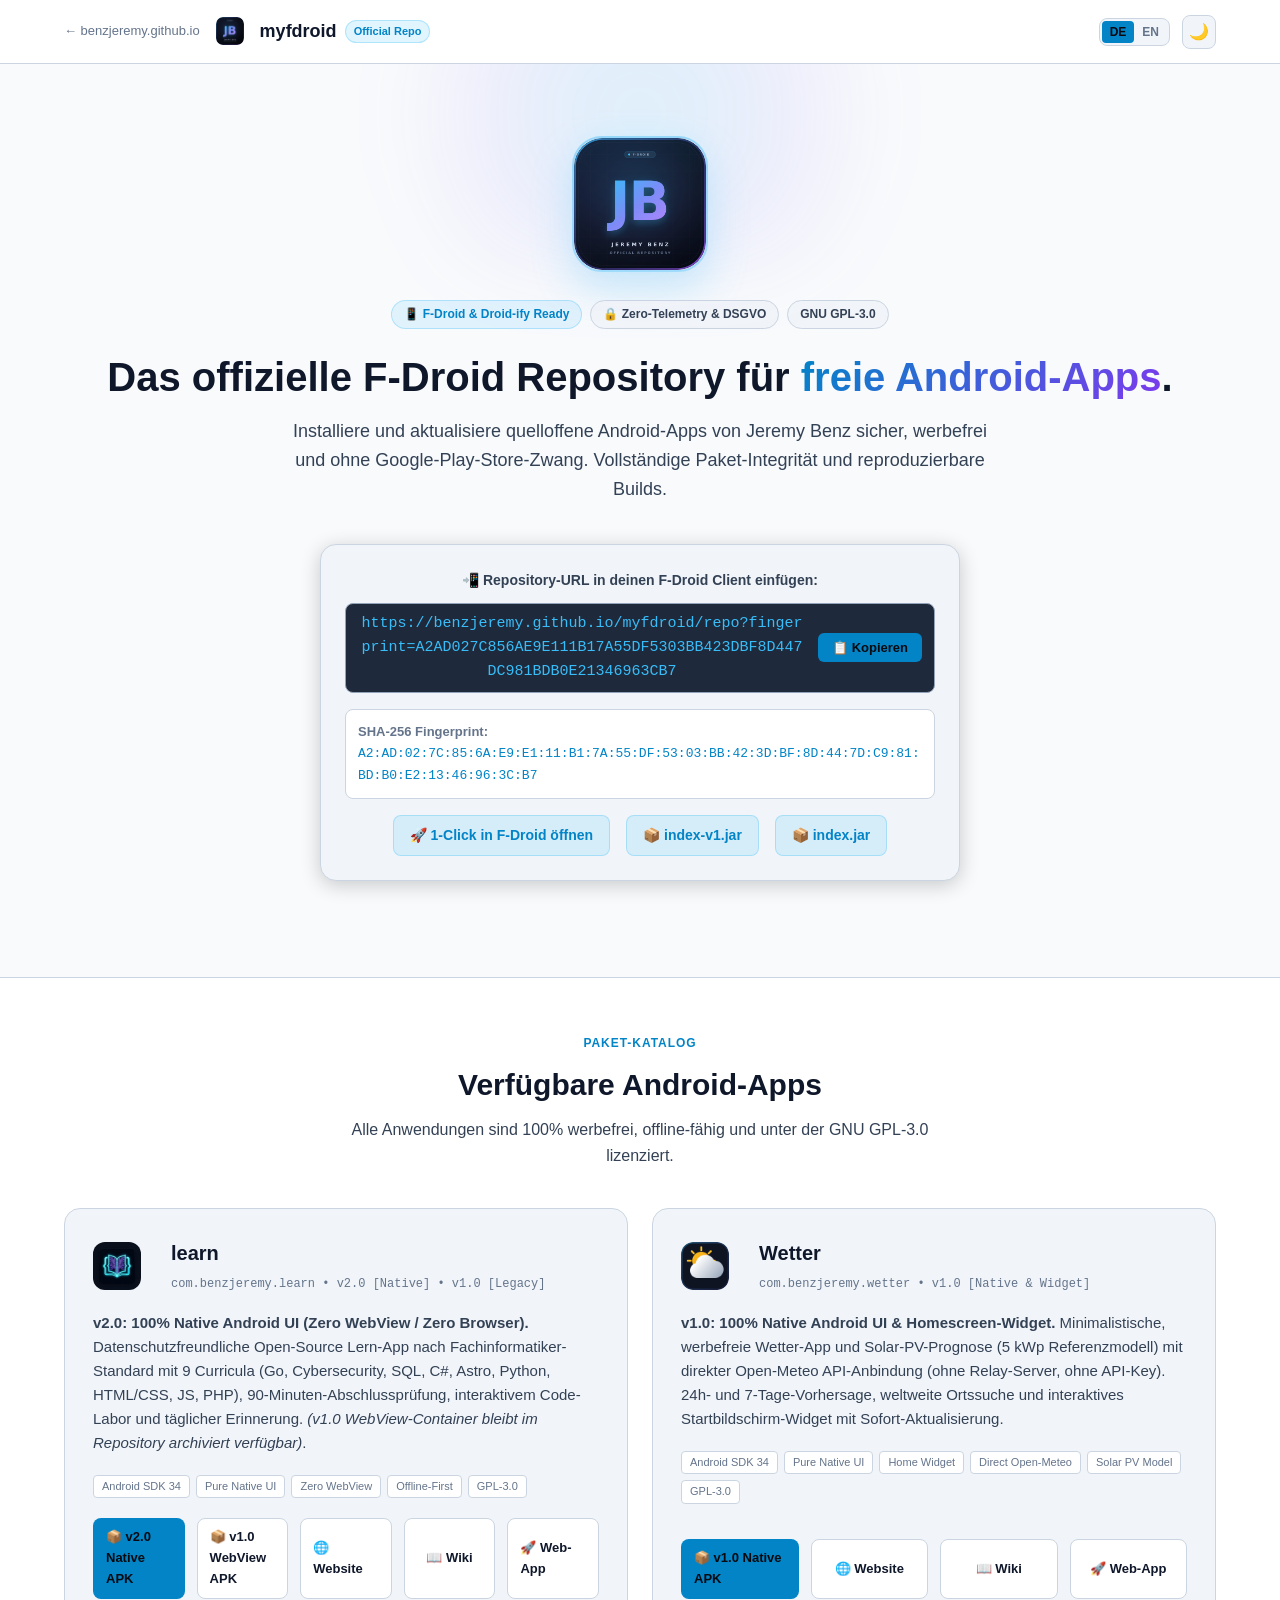
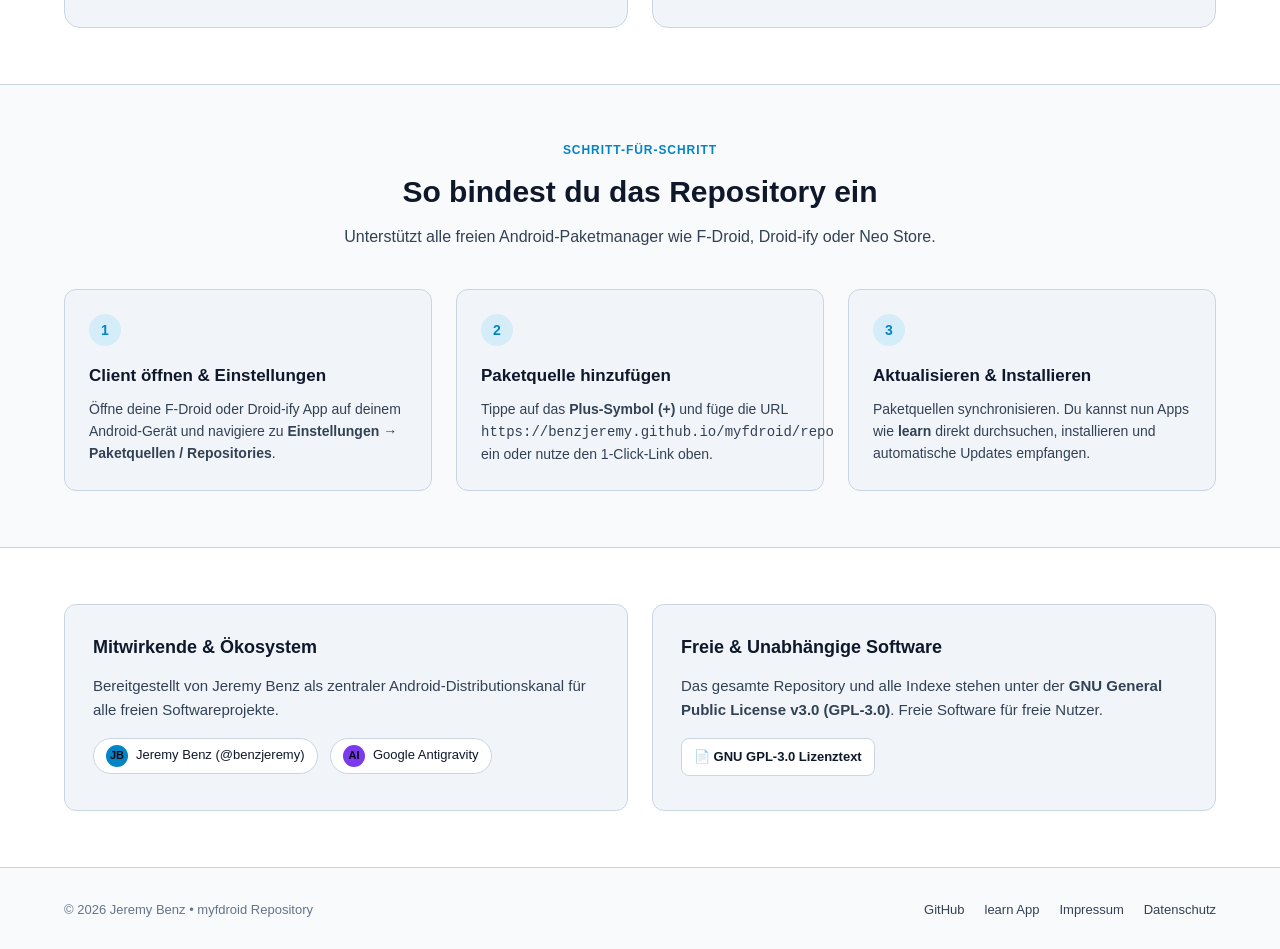
==== index.html @ 1ad2fb66 "feat(repo): publish Wetter v1.0 native Android APK with home screen widget" ====
<!DOCTYPE html>
<html lang="de" data-theme="dark">
<head>
  <meta charset="UTF-8">
  <meta name="viewport" content="width=device-width, initial-scale=1.0">
  <meta http-equiv="Content-Security-Policy" content="default-src 'self'; script-src 'self' 'unsafe-inline'; style-src 'self' 'unsafe-inline'; img-src 'self' data: https:; font-src 'self'; frame-src 'none'; object-src 'none'; base-uri 'self';" />
  <meta http-equiv="X-Content-Type-Options" content="nosniff" />
  <meta name="referrer" content="strict-origin-when-cross-origin" />
  <title>myfdroid · Offizielles F-Droid Repository für Jeremy Benz Apps</title>
  <meta name="description" content="Offizielles, datenschutzfreundliches F-Droid Repository für freie Android-Apps von Jeremy Benz (learn, Bildungs-Tools &amp; Utilities). 100% Open Source unter GPL-3.0.">
  <link rel="stylesheet" href="style.css">
  <script>
    (function() {
      const savedTheme = localStorage.getItem('site_theme');
      if (savedTheme) {
        document.documentElement.setAttribute('data-theme', savedTheme);
      } else if (window.matchMedia && window.matchMedia('(prefers-color-scheme: light)').matches) {
        document.documentElement.setAttribute('data-theme', 'light');
      }
    })();
  </script>
</head>
<body>

  <!-- SITE HEADER -->
  <header class="site-header">
    <div class="container header-inner">
      <div class="brand-group">
        <a href="https://benzjeremy.github.io/" class="eco-back" title="Zurück zum zentralen Portfolio">
          <span>← benzjeremy.github.io</span>
        </a>
        <a href="index.html" class="brand-title">
          <img src="icon.png" alt="JB Logo" width="28" height="28" style="border-radius: 7px; margin-right: 0.5rem; vertical-align: middle;">
          <span>myfdroid</span>
          <span class="brand-badge">Official Repo</span>
        </a>
      </div>

      <div class="nav-actions">
        <div class="lang-switch" role="group" aria-label="Sprachauswahl">
          <button type="button" class="lang-btn active" id="btn-lang-de" onclick="setLang('de')">DE</button>
          <button type="button" class="lang-btn" id="btn-lang-en" onclick="setLang('en')">EN</button>
        </div>
        <button class="theme-btn" id="themeToggle" onclick="toggleTheme()" title="Theme wechseln">🌙</button>
      </div>
    </div>
  </header>

  <main>
    <!-- HERO SECTION -->
    <section class="hero-section">
      <div class="hero-glow"></div>
      <div class="container">
        
        <!-- JB Cover Image -->
        <div style="display: flex; justify-content: center; margin-bottom: 1.75rem;">
          <img src="icon.png" alt="Jeremy Benz - JB F-Droid Repository" width="136" height="136" style="border-radius: 30px; box-shadow: 0 16px 40px rgba(56, 189, 248, 0.25); border: 2.5px solid rgba(56, 189, 248, 0.45);">
        </div>

        <div class="hero-badges">
          <span class="hero-badge badge-blue">📱 F-Droid &amp; Droid-ify Ready</span>
          <span class="hero-badge">🔒 Zero-Telemetry &amp; DSGVO</span>
          <a href="https://github.com/benzjeremy/myfdroid/blob/main/LICENSE" target="_blank" rel="noopener noreferrer" class="hero-badge">GNU GPL-3.0</a>
        </div>

        <div class="lang-de">
          <h1 class="hero-title">
            Das offizielle F-Droid Repository für <span class="gradient-text">freie Android-Apps</span>.
          </h1>
          <p class="hero-subtitle">
            Installiere und aktualisiere quelloffene Android-Apps von Jeremy Benz sicher, werbefrei und ohne Google-Play-Store-Zwang. Vollständige Paket-Integrität und reproduzierbare Builds.
          </p>
        </div>

        <div class="lang-en" style="display:none;">
          <h1 class="hero-title">
            The Official F-Droid Repository for <span class="gradient-text">Free Android Apps</span>.
          </h1>
          <p class="hero-subtitle">
            Install and update open-source Android apps by Jeremy Benz safely, ad-free, and independent of Google Play. Full cryptographic integrity and reproducible builds.
          </p>
        </div>

        <!-- REPO URL BOX -->
        <div class="repo-box-container">
          <div class="repo-box-title">
            <span class="lang-de">📲 Repository-URL in deinen F-Droid Client einfügen:</span>
            <span class="lang-en" style="display:none;">📲 Add Repository URL to your F-Droid client:</span>
          </div>
          <div class="repo-url-bar">
            <span class="repo-url-text" id="repoUrlText">https://benzjeremy.github.io/myfdroid/repo?fingerprint=A2AD027C856AE9E111B17A55DF5303BB423DBF8D447DC981BDB0E21346963CB7</span>
            <button type="button" class="btn-copy" onclick="copyRepoUrl()">
              <span class="lang-de">📋 Kopieren</span>
              <span class="lang-en" style="display:none;">📋 Copy</span>
            </button>
          </div>
          
          <div style="margin-top: 1rem; padding: 0.75rem; background: var(--bg-surface); border: 1px solid var(--border-subtle); border-radius: var(--radius-md); text-align: left; font-size: 0.8125rem;">
            <span style="color: var(--text-muted); font-weight: 600;">SHA-256 Fingerprint:</span><br>
            <code style="word-break: break-all; color: var(--accent-blue);">A2:AD:02:7C:85:6A:E9:E1:11:B1:7A:55:DF:53:03:BB:42:3D:BF:8D:44:7D:C9:81:BD:B0:E2:13:46:96:3C:B7</code>
          </div>

          <div class="repo-actions-row">
            <a href="fdroidrepos://benzjeremy.github.io/myfdroid/repo?fingerprint=A2AD027C856AE9E111B17A55DF5303BB423DBF8D447DC981BDB0E21346963CB7" class="btn-fdroid">
              <span>🚀 1-Click in F-Droid öffnen</span>
            </a>
            <a href="repo/index-v1.jar" class="btn-fdroid">
              <span>📦 index-v1.jar</span>
            </a>
            <a href="repo/index.jar" class="btn-fdroid">
              <span>📦 index.jar</span>
            </a>
          </div>
        </div>

      </div>
    </section>

    <!-- HOSTED APPS SECTION -->
    <section class="section-padding" style="background: var(--bg-surface); border-top: 1px solid var(--border-subtle); border-bottom: 1px solid var(--border-subtle);">
      <div class="container">
        
        <div class="section-header">
          <p class="section-tag">
            <span class="lang-de">Paket-Katalog</span>
            <span class="lang-en" style="display:none;">Package Catalog</span>
          </p>
          <h2 class="section-title">
            <span class="lang-de">Verfügbare Android-Apps</span>
            <span class="lang-en" style="display:none;">Available Android Apps</span>
          </h2>
          <p class="section-desc">
            <span class="lang-de">Alle Anwendungen sind 100% werbefrei, offline-fähig und unter der GNU GPL-3.0 lizenziert.</span>
            <span class="lang-en" style="display:none;">All applications are 100% ad-free, offline-ready, and licensed under GNU GPL-3.0.</span>
          </p>
        </div>

        <div class="apps-grid">
          
          <!-- App 1: learn -->
          <article class="app-card">
            <div>
              <div class="app-card-header">
                <img src="icons/com.benzjeremy.learn.png" alt="learn Icon" width="48" height="48" style="border-radius: 12px; margin-right: 0.875rem;">
                <div class="app-title-group">
                  <h3>learn</h3>
                  <span class="app-pkg">com.benzjeremy.learn &bull; v2.0 [Native] &bull; v1.0 [Legacy]</span>
                </div>
              </div>
              <p class="app-desc">
                <span class="lang-de"><strong>v2.0: 100% Native Android UI (Zero WebView / Zero Browser).</strong> Datenschutzfreundliche Open-Source Lern-App nach Fachinformatiker-Standard mit 9 Curricula (Go, Cybersecurity, SQL, C#, Astro, Python, HTML/CSS, JS, PHP), 90-Minuten-Abschlussprüfung, interaktivem Code-Labor und täglicher Erinnerung. <em>(v1.0 WebView-Container bleibt im Repository archiviert verfügbar)</em>.</span>
                <span class="lang-en" style="display:none;"><strong>v2.0: 100% Native Android UI (Zero WebView / Zero Browser).</strong> Privacy-first open-source vocational learning app with 9 curricula (Go, Cybersecurity, SQL, C#, Astro, Python, HTML/CSS, JS, PHP), 90-minute final exam, interactive code lab, and daily reminders. <em>(v1.0 WebView container remains archived in repository)</em>.</span>
              </p>
              <div class="app-tags">
                <span class="app-tag">Android SDK 34</span>
                <span class="app-tag">Pure Native UI</span>
                <span class="app-tag">Zero WebView</span>
                <span class="app-tag">Offline-First</span>
                <span class="app-tag">GPL-3.0</span>
              </div>
            </div>

            <div class="app-actions">
              <a href="repo/learn-v2.0.apk" class="btn-card highlight">
                <span>📦 v2.0 Native APK</span>
              </a>
              <a href="repo/learn-v1.0.apk" class="btn-card">
                <span>📦 v1.0 WebView APK</span>
              </a>
              <a href="https://benzjeremy.github.io/learn/" target="_blank" rel="noopener noreferrer" class="btn-card">
                <span>🌐 Website</span>
              </a>
              <a href="https://benzjeremy.github.io/learn/wiki/" target="_blank" rel="noopener noreferrer" class="btn-card">
                <span>📖 Wiki</span>
              </a>
              <a href="https://benzjeremy.github.io/learn/app/" target="_blank" rel="noopener noreferrer" class="btn-card">
                <span>🚀 Web-App</span>
              </a>
            </div>
          </article>

          <!-- App 2: Wetter -->
          <article class="app-card">
            <div>
              <div class="app-card-header">
                <img src="icons/com.benzjeremy.wetter.png" alt="Wetter Icon" width="48" height="48" style="border-radius: 12px; margin-right: 0.875rem;">
                <div class="app-title-group">
                  <h3>Wetter</h3>
                  <span class="app-pkg">com.benzjeremy.wetter &bull; v1.0 [Native &amp; Widget]</span>
                </div>
              </div>
              <p class="app-desc">
                <span class="lang-de"><strong>v1.0: 100% Native Android UI &amp; Homescreen-Widget.</strong> Minimalistische, werbefreie Wetter-App und Solar-PV-Prognose (5 kWp Referenzmodell) mit direkter Open-Meteo API-Anbindung (ohne Relay-Server, ohne API-Key). 24h- und 7-Tage-Vorhersage, weltweite Ortssuche und interaktives Startbildschirm-Widget mit Sofort-Aktualisierung.</span>
                <span class="lang-en" style="display:none;"><strong>v1.0: 100% Native Android UI &amp; Home Screen Widget.</strong> Minimalist, ad-free weather and solar PV yield estimation (5 kWp model) with direct Open-Meteo API integration (zero relay server, zero API key). 24h and 7-day forecast, global location search, and interactive home screen widget with instant refresh.</span>
              </p>
              <div class="app-tags">
                <span class="app-tag">Android SDK 34</span>
                <span class="app-tag">Pure Native UI</span>
                <span class="app-tag">Home Widget</span>
                <span class="app-tag">Direct Open-Meteo</span>
                <span class="app-tag">Solar PV Model</span>
                <span class="app-tag">GPL-3.0</span>
              </div>
            </div>

            <div class="app-actions">
              <a href="repo/wetter-v1.0.apk" class="btn-card highlight">
                <span>📦 v1.0 Native APK</span>
              </a>
              <a href="https://benzjeremy.github.io/wetter-site/" target="_blank" rel="noopener noreferrer" class="btn-card">
                <span>🌐 Website</span>
              </a>
              <a href="https://benzjeremy.github.io/wetter-site/wiki/" target="_blank" rel="noopener noreferrer" class="btn-card">
                <span>📖 Wiki</span>
              </a>
              <a href="https://benzjeremy.github.io/wetter-site/app/" target="_blank" rel="noopener noreferrer" class="btn-card">
                <span>🚀 Web-App</span>
              </a>
            </div>
          </article>

        </div>

      </div>
    </section>

    <!-- INSTRUCTIONS SECTION -->
    <section class="section-padding">
      <div class="container">
        
        <div class="section-header">
          <p class="section-tag">
            <span class="lang-de">Schritt-für-Schritt</span>
            <span class="lang-en" style="display:none;">Step-by-Step</span>
          </p>
          <h2 class="section-title">
            <span class="lang-de">So bindest du das Repository ein</span>
            <span class="lang-en" style="display:none;">How to Add the Repository</span>
          </h2>
          <p class="section-desc">
            <span class="lang-de">Unterstützt alle freien Android-Paketmanager wie F-Droid, Droid-ify oder Neo Store.</span>
            <span class="lang-en" style="display:none;">Supports all free Android package managers including F-Droid, Droid-ify, and Neo Store.</span>
          </p>
        </div>

        <div class="steps-grid">
          
          <div class="step-card">
            <div class="step-num">1</div>
            <h4>
              <span class="lang-de">Client öffnen &amp; Einstellungen</span>
              <span class="lang-en" style="display:none;">Open Client &amp; Settings</span>
            </h4>
            <p>
              <span class="lang-de">Öffne deine F-Droid oder Droid-ify App auf deinem Android-Gerät und navigiere zu <strong>Einstellungen &rarr; Paketquellen / Repositories</strong>.</span>
              <span class="lang-en" style="display:none;">Open your F-Droid or Droid-ify app on your Android device and navigate to <strong>Settings &rarr; Repositories</strong>.</span>
            </p>
          </div>

          <div class="step-card">
            <div class="step-num">2</div>
            <h4>
              <span class="lang-de">Paketquelle hinzufügen</span>
              <span class="lang-en" style="display:none;">Add Repository URL</span>
            </h4>
            <p>
              <span class="lang-de">Tippe auf das <strong>Plus-Symbol (+)</strong> und füge die URL <code>https://benzjeremy.github.io/myfdroid/repo</code> ein oder nutze den 1-Click-Link oben.</span>
              <span class="lang-en" style="display:none;">Tap the <strong>Plus (+) button</strong> and paste the URL <code>https://benzjeremy.github.io/myfdroid/repo</code> or use the 1-click link above.</span>
            </p>
          </div>

          <div class="step-card">
            <div class="step-num">3</div>
            <h4>
              <span class="lang-de">Aktualisieren &amp; Installieren</span>
              <span class="lang-en" style="display:none;">Sync &amp; Install</span>
            </h4>
            <p>
              <span class="lang-de">Paketquellen synchronisieren. Du kannst nun Apps wie <strong>learn</strong> direkt durchsuchen, installieren und automatische Updates empfangen.</span>
              <span class="lang-en" style="display:none;">Synchronize your repositories. You can now search, install, and receive automatic updates for apps like <strong>learn</strong>.</span>
            </p>
          </div>

        </div>

      </div>
    </section>

    <!-- ABOUT SECTION -->
    <section class="section-padding" style="background: var(--bg-surface); border-top: 1px solid var(--border-subtle);">
      <div class="container">
        <div class="about-grid">
          
          <div class="about-box">
            <h3>
              <span class="lang-de">Mitwirkende &amp; Ökosystem</span>
              <span class="lang-en" style="display:none;">Contributors &amp; Ecosystem</span>
            </h3>
            <p style="color: var(--text-secondary); font-size: 0.9375rem; margin-bottom: 1rem;">
              <span class="lang-de">Bereitgestellt von Jeremy Benz als zentraler Android-Distributionskanal für alle freien Softwareprojekte.</span>
              <span class="lang-en" style="display:none;">Maintained by Jeremy Benz as the central Android distribution channel for all open-source projects.</span>
            </p>
            <div>
              <div class="author-chip">
                <span class="author-avatar">JB</span>
                <span>Jeremy Benz (@benzjeremy)</span>
              </div>
              <div class="author-chip">
                <span class="author-avatar" style="background: var(--accent-violet);">AI</span>
                <span>Google Antigravity</span>
              </div>
            </div>
          </div>

          <div class="about-box">
            <h3>
              <span class="lang-de">Freie &amp; Unabhängige Software</span>
              <span class="lang-en" style="display:none;">Free &amp; Independent Software</span>
            </h3>
            <p style="color: var(--text-secondary); font-size: 0.9375rem; line-height: 1.6;">
              <span class="lang-de">Das gesamte Repository und alle Indexe stehen unter der <strong>GNU General Public License v3.0 (GPL-3.0)</strong>. Freie Software für freie Nutzer.</span>
              <span class="lang-en" style="display:none;">The entire repository and indexing manifests are licensed under the <strong>GNU General Public License v3.0 (GPL-3.0)</strong>. Free software for free users.</span>
            </p>
            <div style="margin-top: 1rem;">
              <a href="https://github.com/benzjeremy/myfdroid/blob/main/LICENSE" target="_blank" rel="noopener noreferrer" class="btn-card" style="display:inline-flex;">
                <span>📄 GNU GPL-3.0 Lizenztext</span>
              </a>
            </div>
          </div>

        </div>
      </div>
    </section>
  </main>

  <!-- FOOTER -->
  <footer class="site-footer">
    <div class="container footer-inner">
      <div>
        <span>© 2026 Jeremy Benz &bull; myfdroid Repository</span>
      </div>
      <div class="footer-links">
        <a href="https://github.com/benzjeremy/myfdroid" target="_blank" rel="noopener noreferrer">GitHub</a>
        <a href="https://benzjeremy.github.io/learn/" target="_blank" rel="noopener noreferrer">learn App</a>
        <a href="https://benzjeremy.github.io/impressum.html" target="_blank" rel="noopener noreferrer">Impressum</a>
        <a href="https://benzjeremy.github.io/datenschutz.html" target="_blank" rel="noopener noreferrer">Datenschutz</a>
      </div>
    </div>
  </footer>

  <!-- SCRIPT -->
  <script>
    function setLang(lang) {
      const isDe = lang === 'de';
      document.querySelectorAll('.lang-de').forEach(el => el.style.display = isDe ? '' : 'none');
      document.querySelectorAll('.lang-en').forEach(el => el.style.display = isDe ? 'none' : '');
      document.getElementById('btn-lang-de').classList.toggle('active', isDe);
      document.getElementById('btn-lang-en').classList.toggle('active', !isDe);
      localStorage.setItem('myfdroid_lang', lang);
    }

    function toggleTheme() {
      const current = document.documentElement.getAttribute('data-theme') || 'dark';
      const next = current === 'dark' ? 'light' : 'dark';
      document.documentElement.setAttribute('data-theme', next);
      localStorage.setItem('site_theme', next);
      document.getElementById('themeToggle').textContent = next === 'dark' ? '🌙' : '☀️';
    }

    function copyRepoUrl() {
      const url = document.getElementById('repoUrlText').innerText;
      navigator.clipboard.writeText(url).then(() => {
        alert("Repository-URL in die Zwischenablage kopiert!\n\nhttps://benzjeremy.github.io/myfdroid/repo");
      }).catch(() => {});
    }

    // Init Language & Theme from Storage
    (function() {
      const savedLang = localStorage.getItem('myfdroid_lang') || 'de';
      setLang(savedLang);
      const savedTheme = localStorage.getItem('site_theme') || 'dark';
      document.getElementById('themeToggle').textContent = savedTheme === 'dark' ? '🌙' : '☀️';
    })();
  </script>
</body>
</html>
---- style.css ----
/* myfdroid Design System & Stylesheet */
:root {
  --bg-page: #080a0f;
  --bg-surface: #0e121b;
  --bg-card: #141a26;
  --bg-card-hover: #1b2333;
  --border-subtle: #232d42;
  --border-strong: #334155;
  --text-primary: #f8fafc;
  --text-secondary: #94a3b8;
  --text-muted: #64748b;
  --accent-blue: #38bdf8;
  --accent-blue-hover: #0284c7;
  --accent-violet: #8b5cf6;
  --accent-emerald: #10b981;
  --radius-md: 8px;
  --radius-lg: 12px;
  --radius-xl: 16px;
  --header-height: 64px;
}

[data-theme="light"] {
  --bg-page: #f8fafc;
  --bg-surface: #ffffff;
  --bg-card: #f1f5f9;
  --bg-card-hover: #e2e8f0;
  --border-subtle: #cbd5e1;
  --border-strong: #94a3b8;
  --text-primary: #0f172a;
  --text-secondary: #334155;
  --text-muted: #64748b;
  --accent-blue: #0284c7;
  --accent-blue-hover: #0369a1;
  --accent-violet: #7c3aed;
  --accent-emerald: #059669;
}

* {
  box-sizing: border-box;
  margin: 0;
  padding: 0;
}

body {
  font-family: -apple-system, BlinkMacSystemFont, "Segoe UI", Roboto, "Helvetica Neue", Arial, sans-serif;
  background-color: var(--bg-page);
  color: var(--text-primary);
  line-height: 1.6;
}

.container {
  max-width: 1200px;
  margin: 0 auto;
  padding: 0 1.5rem;
}

/* HEADER */
.site-header {
  position: sticky;
  top: 0;
  height: var(--header-height);
  background: rgba(14, 18, 27, 0.85);
  backdrop-filter: blur(12px);
  -webkit-backdrop-filter: blur(12px);
  border-bottom: 1px solid var(--border-subtle);
  z-index: 50;
}

[data-theme="light"] .site-header {
  background: rgba(255, 255, 255, 0.9);
}

.header-inner {
  display: flex;
  align-items: center;
  justify-content: space-between;
  height: 100%;
}

.brand-group {
  display: flex;
  align-items: center;
  gap: 1rem;
}

.eco-back {
  color: var(--text-muted);
  text-decoration: none;
  font-size: 0.8125rem;
  font-weight: 500;
  transition: color 0.15s ease;
}

.eco-back:hover {
  color: var(--accent-blue);
}

.brand-title {
  display: flex;
  align-items: center;
  gap: 0.5rem;
  text-decoration: none;
  color: var(--text-primary);
  font-weight: 700;
  font-size: 1.125rem;
}

.brand-badge {
  background: rgba(56, 189, 248, 0.15);
  color: var(--accent-blue);
  border: 1px solid rgba(56, 189, 248, 0.3);
  font-size: 0.6875rem;
  padding: 0.125rem 0.5rem;
  border-radius: 9999px;
  font-weight: 600;
}

.nav-actions {
  display: flex;
  align-items: center;
  gap: 0.75rem;
}

.lang-switch {
  display: inline-flex;
  background: var(--bg-card);
  border: 1px solid var(--border-subtle);
  border-radius: var(--radius-md);
  padding: 2px;
}

.lang-btn {
  background: none;
  border: none;
  color: var(--text-muted);
  font-size: 0.75rem;
  font-weight: 600;
  padding: 0.25rem 0.5rem;
  border-radius: 4px;
  cursor: pointer;
  transition: all 0.15s ease;
}

.lang-btn.active {
  background: var(--accent-blue);
  color: #080a0f;
}

.theme-btn {
  background: var(--bg-card);
  border: 1px solid var(--border-subtle);
  color: var(--text-primary);
  font-size: 1rem;
  width: 34px;
  height: 34px;
  border-radius: var(--radius-md);
  display: inline-flex;
  align-items: center;
  justify-content: center;
  cursor: pointer;
  transition: all 0.15s ease;
}

.theme-btn:hover {
  background: var(--bg-card-hover);
}

/* HERO */
.hero-section {
  padding: 4.5rem 0 3.5rem;
  text-align: center;
  position: relative;
  overflow: hidden;
}

.hero-glow {
  position: absolute;
  top: -100px;
  left: 50%;
  transform: translateX(-50%);
  width: 600px;
  height: 300px;
  background: radial-gradient(circle, rgba(56, 189, 248, 0.15) 0%, rgba(139, 92, 246, 0.08) 50%, transparent 70%);
  pointer-events: none;
  filter: blur(40px);
}

.hero-badges {
  display: flex;
  justify-content: center;
  gap: 0.5rem;
  flex-wrap: wrap;
  margin-bottom: 1.5rem;
}

.hero-badge {
  background: var(--bg-card);
  border: 1px solid var(--border-subtle);
  color: var(--text-secondary);
  font-size: 0.75rem;
  font-weight: 600;
  padding: 0.25rem 0.75rem;
  border-radius: 9999px;
  text-decoration: none;
}

.hero-badge.badge-blue {
  background: rgba(56, 189, 248, 0.12);
  color: var(--accent-blue);
  border-color: rgba(56, 189, 248, 0.3);
}

.hero-title {
  font-size: 2.5rem;
  font-weight: 800;
  margin-bottom: 1rem;
  line-height: 1.2;
}

.gradient-text {
  background: linear-gradient(135deg, var(--accent-blue) 0%, var(--accent-violet) 100%);
  -webkit-background-clip: text;
  -webkit-text-fill-color: transparent;
}

.hero-subtitle {
  font-size: 1.125rem;
  color: var(--text-secondary);
  max-width: 720px;
  margin: 0 auto 2.5rem;
}

/* REPO URL BOX */
.repo-box-container {
  max-width: 640px;
  margin: 0 auto 2.5rem;
  background: var(--bg-card);
  border: 1px solid var(--border-subtle);
  border-radius: var(--radius-xl);
  padding: 1.5rem;
  box-shadow: 0 4px 20px rgba(0, 0, 0, 0.2);
}

.repo-box-title {
  font-size: 0.875rem;
  color: var(--text-secondary);
  margin-bottom: 0.75rem;
  font-weight: 600;
}

.repo-url-bar {
  display: flex;
  background: #040609;
  border: 1px solid var(--border-strong);
  border-radius: var(--radius-md);
  padding: 0.5rem 0.75rem;
  align-items: center;
  justify-content: space-between;
  gap: 0.75rem;
}

[data-theme="light"] .repo-url-bar {
  background: #1e293b;
}

.repo-url-text {
  font-family: "JetBrains Mono", Consolas, monospace;
  font-size: 0.9375rem;
  color: #38bdf8;
  word-break: break-all;
}

.btn-copy {
  background: var(--accent-blue);
  color: #080a0f;
  border: none;
  font-weight: 600;
  font-size: 0.8125rem;
  padding: 0.4375rem 0.875rem;
  border-radius: 6px;
  cursor: pointer;
  white-space: nowrap;
  transition: background 0.15s ease;
}

.btn-copy:hover {
  background: var(--accent-blue-hover);
}

.repo-actions-row {
  display: flex;
  justify-content: center;
  gap: 1rem;
  margin-top: 1rem;
  flex-wrap: wrap;
}

.btn-fdroid {
  display: inline-flex;
  align-items: center;
  gap: 0.5rem;
  background: rgba(56, 189, 248, 0.15);
  border: 1px solid rgba(56, 189, 248, 0.3);
  color: var(--accent-blue);
  font-weight: 600;
  font-size: 0.875rem;
  padding: 0.5rem 1rem;
  border-radius: var(--radius-md);
  text-decoration: none;
  transition: all 0.15s ease;
}

.btn-fdroid:hover {
  background: rgba(56, 189, 248, 0.25);
}

/* SECTION */
.section-padding {
  padding: 3.5rem 0;
}

.section-header {
  text-align: center;
  margin-bottom: 2.5rem;
}

.section-tag {
  color: var(--accent-blue);
  font-size: 0.75rem;
  font-weight: 700;
  text-transform: uppercase;
  letter-spacing: 0.08em;
  margin-bottom: 0.5rem;
}

.section-title {
  font-size: 1.875rem;
  font-weight: 800;
  margin-bottom: 0.5rem;
}

.section-desc {
  color: var(--text-secondary);
  font-size: 1rem;
  max-width: 600px;
  margin: 0 auto;
}

/* APPS GRID */
.apps-grid {
  display: grid;
  grid-template-columns: repeat(auto-fit, minmax(320px, 1fr));
  gap: 1.5rem;
}

.app-card {
  background: var(--bg-card);
  border: 1px solid var(--border-subtle);
  border-radius: var(--radius-xl);
  padding: 1.75rem;
  display: flex;
  flex-direction: column;
  justify-content: space-between;
  transition: all 0.2s ease;
}

.app-card:hover {
  border-color: var(--border-strong);
  transform: translateY(-2px);
}

.app-card-header {
  display: flex;
  align-items: center;
  gap: 1rem;
  margin-bottom: 1rem;
}

.app-icon {
  width: 56px;
  height: 56px;
  border-radius: 12px;
  background: var(--bg-surface);
  border: 1px solid var(--border-subtle);
  display: flex;
  align-items: center;
  justify-content: center;
  font-size: 1.75rem;
}

.app-title-group h3 {
  font-size: 1.25rem;
  font-weight: 700;
  color: var(--text-primary);
}

.app-pkg {
  font-family: monospace;
  font-size: 0.75rem;
  color: var(--text-muted);
}

.app-desc {
  color: var(--text-secondary);
  font-size: 0.9375rem;
  margin-bottom: 1.25rem;
}

.app-tags {
  display: flex;
  gap: 0.375rem;
  flex-wrap: wrap;
  margin-bottom: 1.25rem;
}

.app-tag {
  background: var(--bg-surface);
  border: 1px solid var(--border-subtle);
  color: var(--text-muted);
  font-size: 0.6875rem;
  padding: 0.125rem 0.5rem;
  border-radius: 4px;
}

.app-actions {
  display: flex;
  gap: 0.75rem;
}

.btn-card {
  flex: 1;
  display: inline-flex;
  align-items: center;
  justify-content: center;
  padding: 0.5rem 0.75rem;
  font-size: 0.8125rem;
  font-weight: 600;
  border-radius: var(--radius-md);
  text-decoration: none;
  background: var(--bg-surface);
  border: 1px solid var(--border-subtle);
  color: var(--text-primary);
  transition: all 0.15s ease;
}

.btn-card:hover {
  background: var(--bg-card-hover);
  border-color: var(--border-strong);
}

.btn-card.highlight {
  background: var(--accent-blue);
  color: #080a0f;
  border-color: transparent;
}

.btn-card.highlight:hover {
  background: var(--accent-blue-hover);
}

/* STEPS GRID */
.steps-grid {
  display: grid;
  grid-template-columns: repeat(auto-fit, minmax(280px, 1fr));
  gap: 1.5rem;
}

.step-card {
  background: var(--bg-card);
  border: 1px solid var(--border-subtle);
  border-radius: var(--radius-lg);
  padding: 1.5rem;
}

.step-num {
  width: 32px;
  height: 32px;
  border-radius: 50%;
  background: rgba(56, 189, 248, 0.15);
  color: var(--accent-blue);
  font-weight: 700;
  font-size: 0.875rem;
  display: flex;
  align-items: center;
  justify-content: center;
  margin-bottom: 1rem;
}

.step-card h4 {
  font-size: 1.0625rem;
  margin-bottom: 0.5rem;
  color: var(--text-primary);
}

.step-card p {
  font-size: 0.875rem;
  color: var(--text-secondary);
}

/* ABOUT / FOOTER */
.about-grid {
  display: grid;
  grid-template-columns: repeat(auto-fit, minmax(300px, 1fr));
  gap: 1.5rem;
}

.about-box {
  background: var(--bg-card);
  border: 1px solid var(--border-subtle);
  border-radius: var(--radius-lg);
  padding: 1.75rem;
}

.about-box h3 {
  font-size: 1.125rem;
  font-weight: 700;
  margin-bottom: 0.75rem;
}

.author-chip {
  display: inline-flex;
  align-items: center;
  gap: 0.5rem;
  background: var(--bg-surface);
  border: 1px solid var(--border-subtle);
  padding: 0.375rem 0.75rem;
  border-radius: 9999px;
  font-size: 0.8125rem;
  margin-right: 0.5rem;
  margin-bottom: 0.5rem;
}

.author-avatar {
  width: 22px;
  height: 22px;
  border-radius: 50%;
  background: var(--accent-blue);
  color: #080a0f;
  display: flex;
  align-items: center;
  justify-content: center;
  font-weight: 800;
  font-size: 0.6875rem;
}

.site-footer {
  border-top: 1px solid var(--border-subtle);
  padding: 2rem 0;
  color: var(--text-muted);
  font-size: 0.8125rem;
}

.footer-inner {
  display: flex;
  justify-content: space-between;
  align-items: center;
  flex-wrap: wrap;
  gap: 1rem;
}

.footer-links {
  display: flex;
  gap: 1.25rem;
}

.footer-links a {
  color: var(--text-secondary);
  text-decoration: none;
}

.footer-links a:hover {
  color: var(--accent-blue);
}

@media (max-width: 640px) {
  .hero-title {
    font-size: 1.875rem;
  }
  .repo-url-bar {
    flex-direction: column;
    align-items: stretch;
  }
}
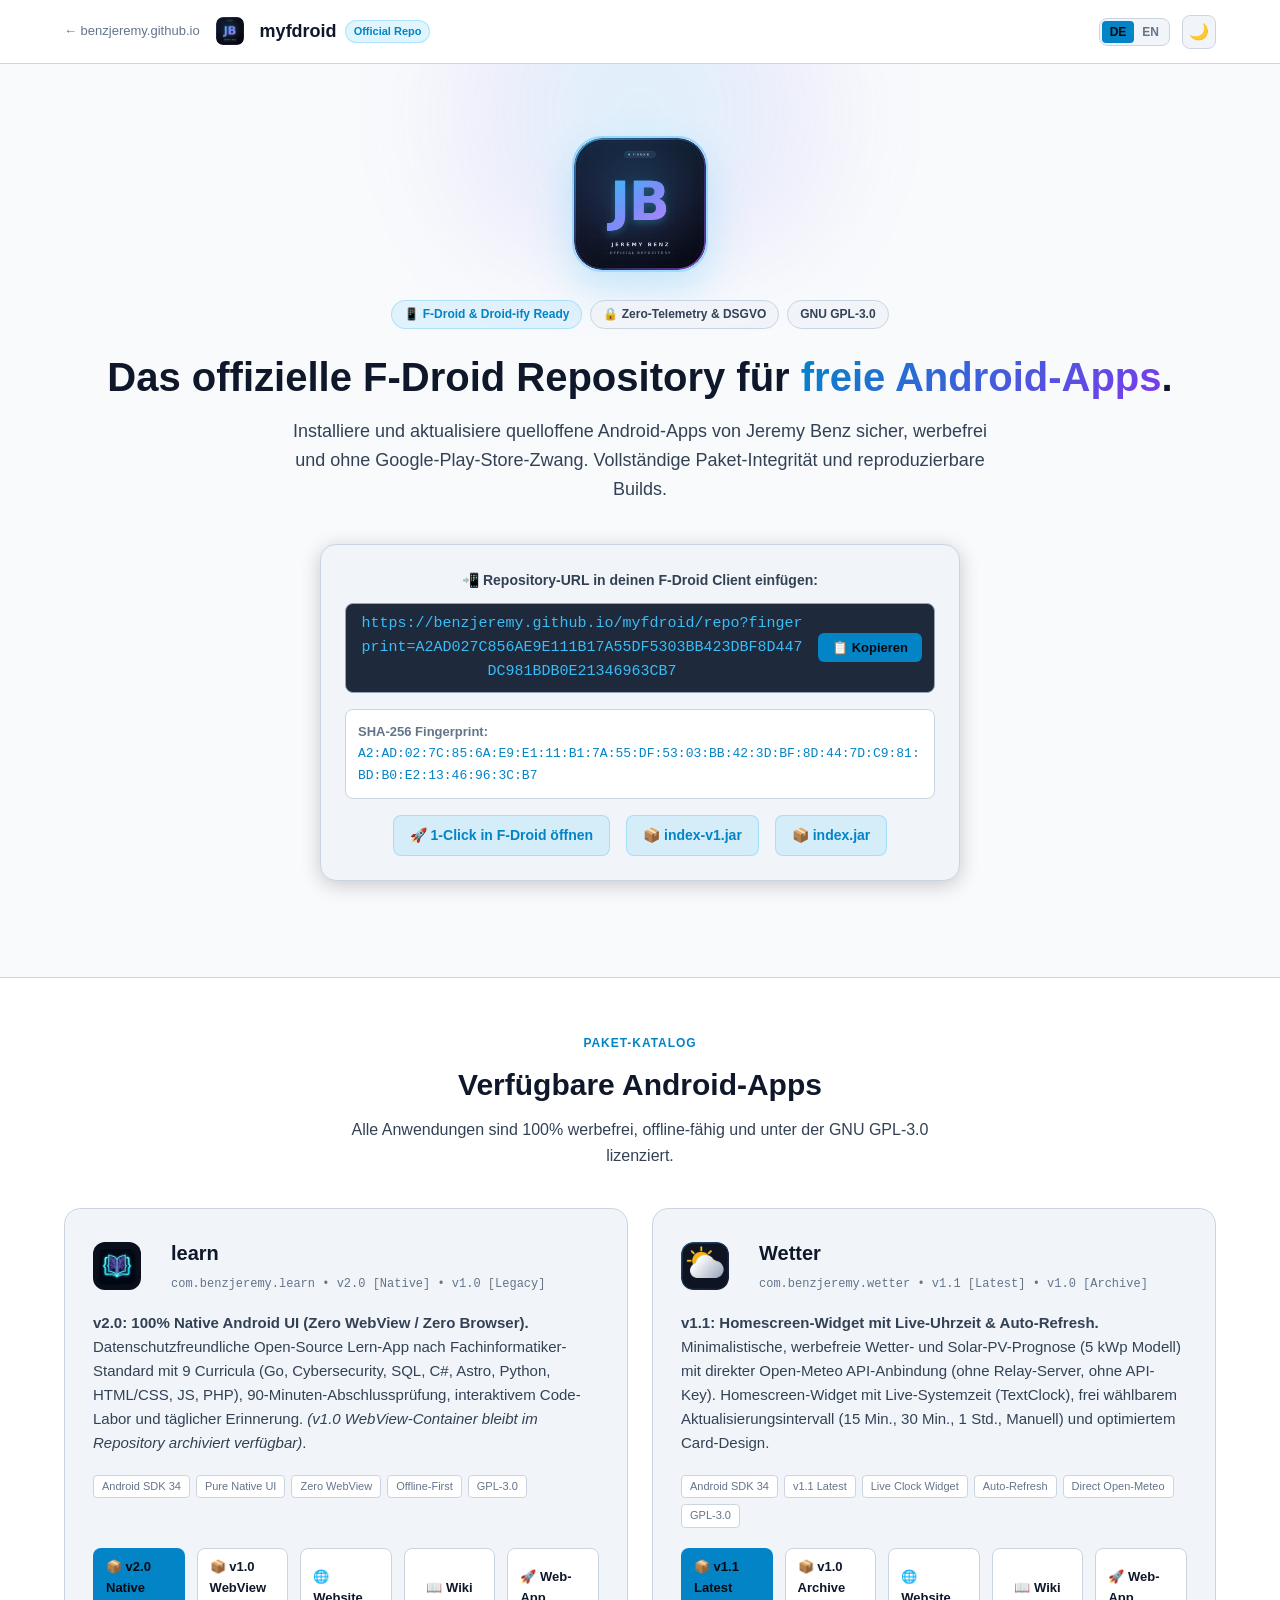
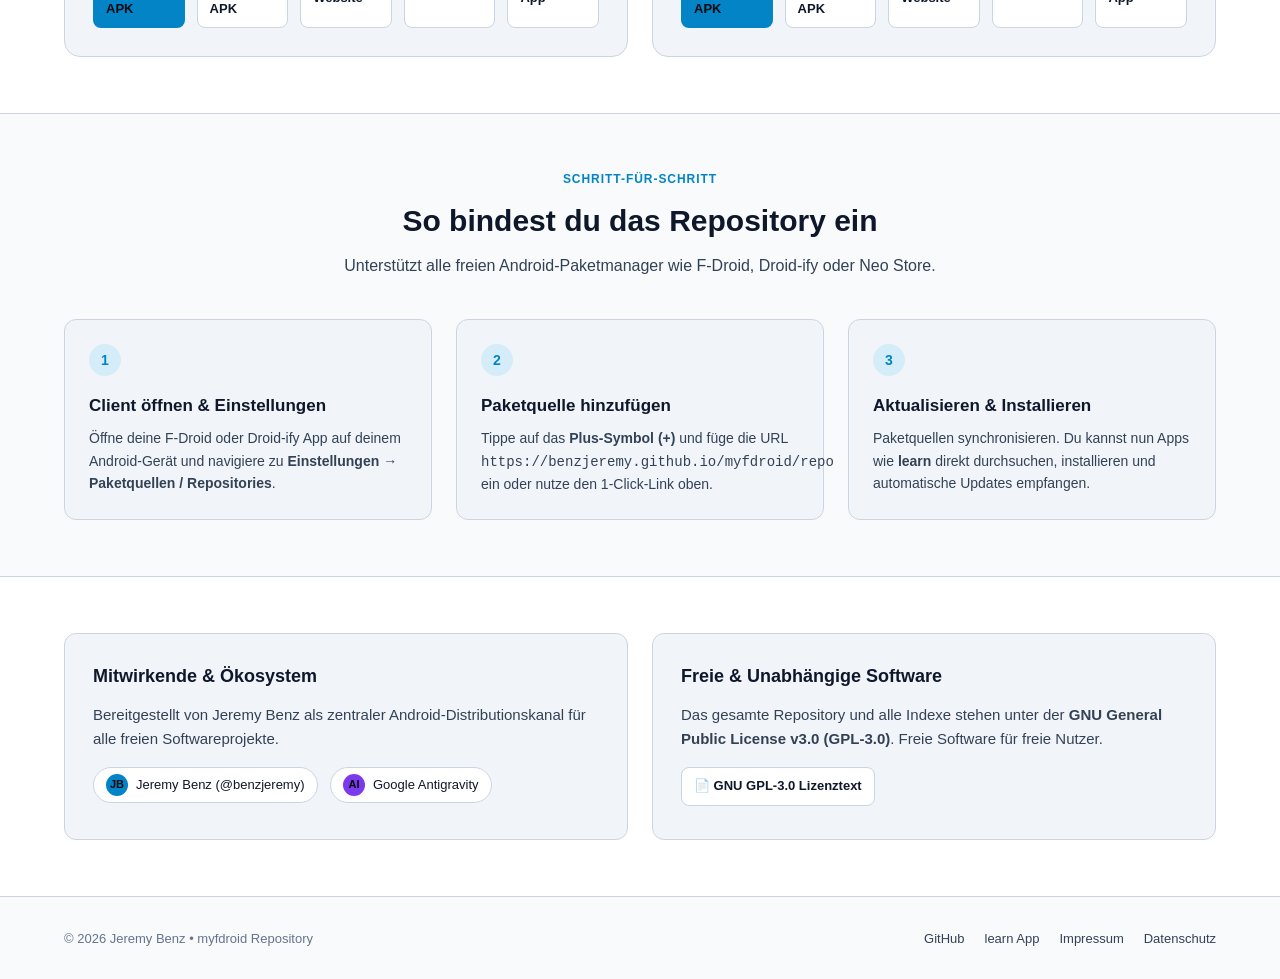
==== commit 6b8d6c97: "feat(repo): publish Wetter v1.1 with auto-refresh and widget live clock" ====
--- a/index.html
+++ b/index.html
@@ -186,26 +186,29 @@
                 <img src="icons/com.benzjeremy.wetter.png" alt="Wetter Icon" width="48" height="48" style="border-radius: 12px; margin-right: 0.875rem;">
                 <div class="app-title-group">
                   <h3>Wetter</h3>
-                  <span class="app-pkg">com.benzjeremy.wetter &bull; v1.0 [Native &amp; Widget]</span>
+                  <span class="app-pkg">com.benzjeremy.wetter &bull; v1.1 [Latest] &bull; v1.0 [Archive]</span>
                 </div>
               </div>
               <p class="app-desc">
-                <span class="lang-de"><strong>v1.0: 100% Native Android UI &amp; Homescreen-Widget.</strong> Minimalistische, werbefreie Wetter-App und Solar-PV-Prognose (5 kWp Referenzmodell) mit direkter Open-Meteo API-Anbindung (ohne Relay-Server, ohne API-Key). 24h- und 7-Tage-Vorhersage, weltweite Ortssuche und interaktives Startbildschirm-Widget mit Sofort-Aktualisierung.</span>
-                <span class="lang-en" style="display:none;"><strong>v1.0: 100% Native Android UI &amp; Home Screen Widget.</strong> Minimalist, ad-free weather and solar PV yield estimation (5 kWp model) with direct Open-Meteo API integration (zero relay server, zero API key). 24h and 7-day forecast, global location search, and interactive home screen widget with instant refresh.</span>
+                <span class="lang-de"><strong>v1.1: Homescreen-Widget mit Live-Uhrzeit &amp; Auto-Refresh.</strong> Minimalistische, werbefreie Wetter- und Solar-PV-Prognose (5 kWp Modell) mit direkter Open-Meteo API-Anbindung (ohne Relay-Server, ohne API-Key). Homescreen-Widget mit Live-Systemzeit (TextClock), frei wählbarem Aktualisierungsintervall (15 Min., 30 Min., 1 Std., Manuell) und optimiertem Card-Design.</span>
+                <span class="lang-en" style="display:none;"><strong>v1.1: Home Screen Widget with Live Clock &amp; Auto-Refresh.</strong> Minimalist, ad-free weather and solar PV yield estimation (5 kWp model) with direct Open-Meteo API integration (zero relay server, zero API key). Home screen widget with real-time live clock (TextClock), configurable auto-refresh interval (15m, 30m, 1h, off), and polished card UI.</span>
               </p>
               <div class="app-tags">
                 <span class="app-tag">Android SDK 34</span>
-                <span class="app-tag">Pure Native UI</span>
-                <span class="app-tag">Home Widget</span>
+                <span class="app-tag">v1.1 Latest</span>
+                <span class="app-tag">Live Clock Widget</span>
+                <span class="app-tag">Auto-Refresh</span>
                 <span class="app-tag">Direct Open-Meteo</span>
-                <span class="app-tag">Solar PV Model</span>
                 <span class="app-tag">GPL-3.0</span>
               </div>
             </div>
 
             <div class="app-actions">
-              <a href="repo/wetter-v1.0.apk" class="btn-card highlight">
-                <span>📦 v1.0 Native APK</span>
+              <a href="repo/wetter-v1.1.apk" class="btn-card highlight">
+                <span>📦 v1.1 Latest APK</span>
+              </a>
+              <a href="repo/wetter-v1.0.apk" class="btn-card">
+                <span>📦 v1.0 Archive APK</span>
               </a>
               <a href="https://benzjeremy.github.io/wetter-site/" target="_blank" rel="noopener noreferrer" class="btn-card">
                 <span>🌐 Website</span>
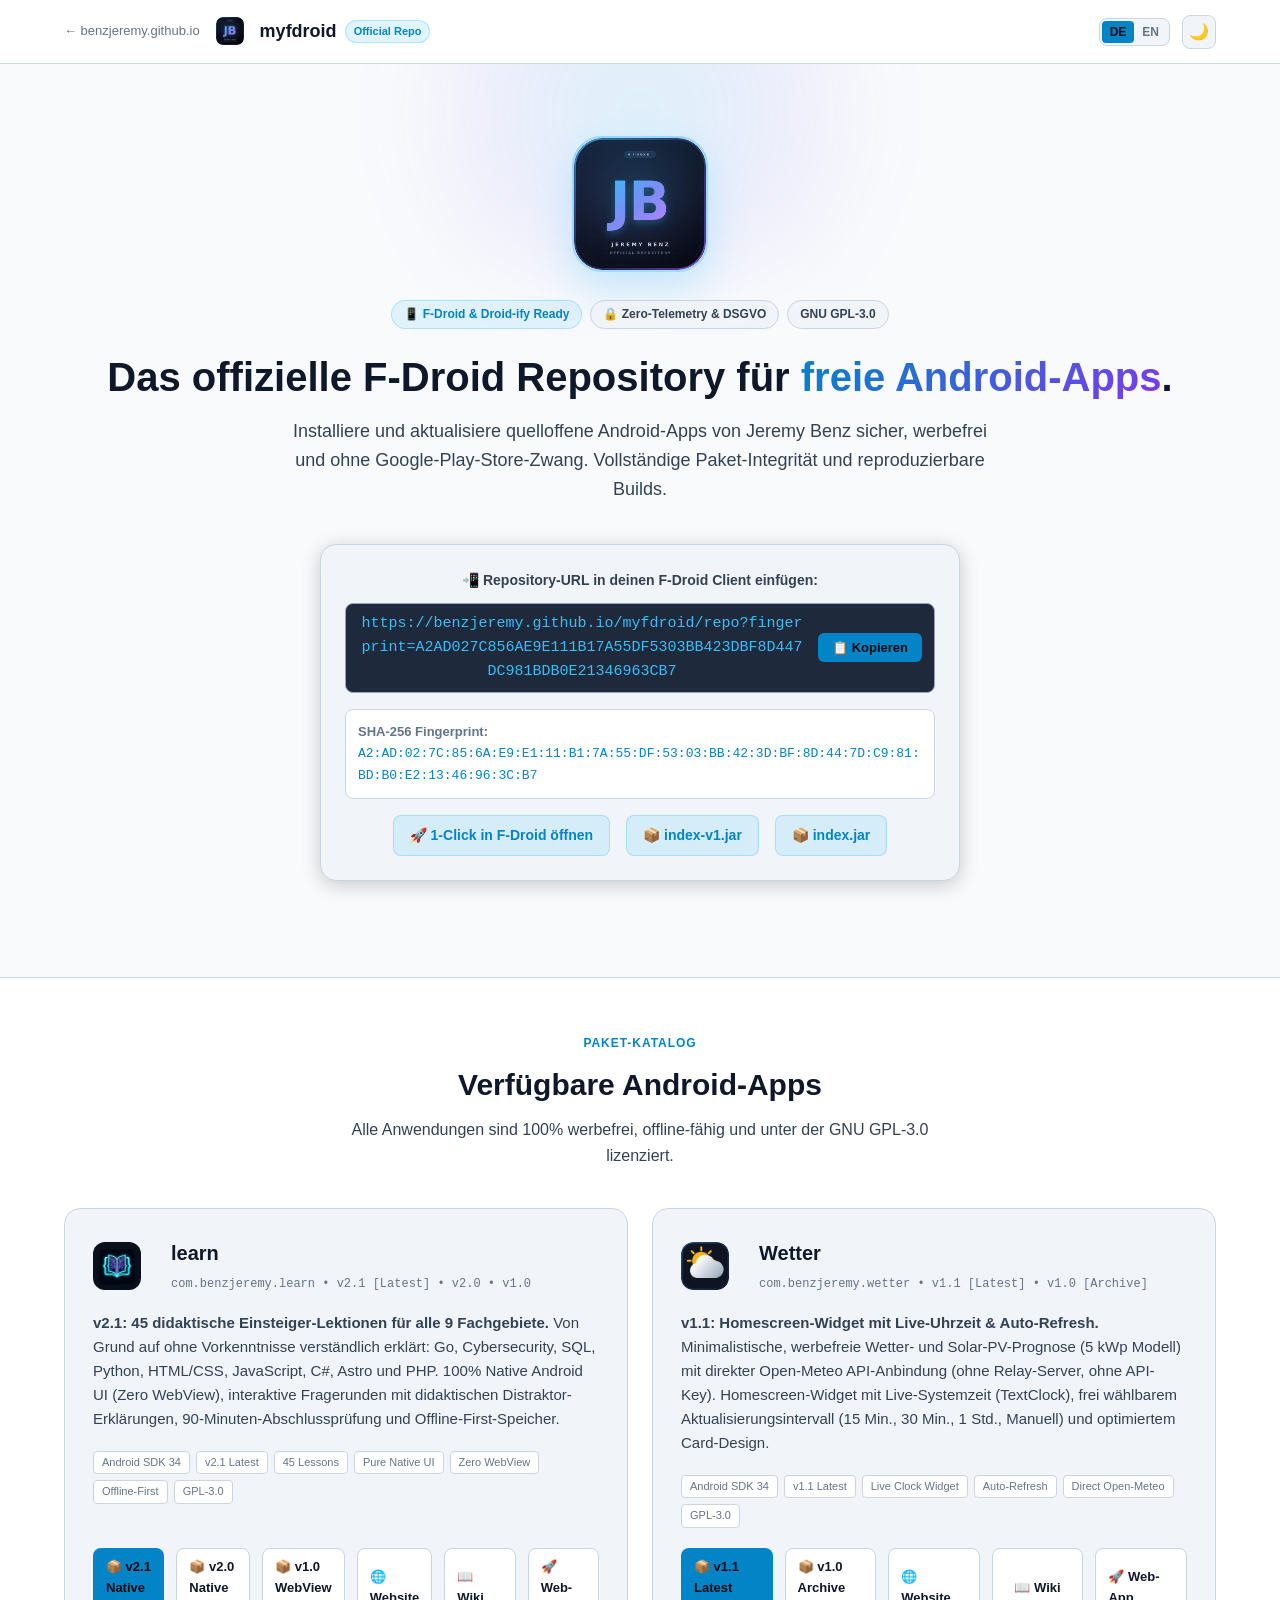
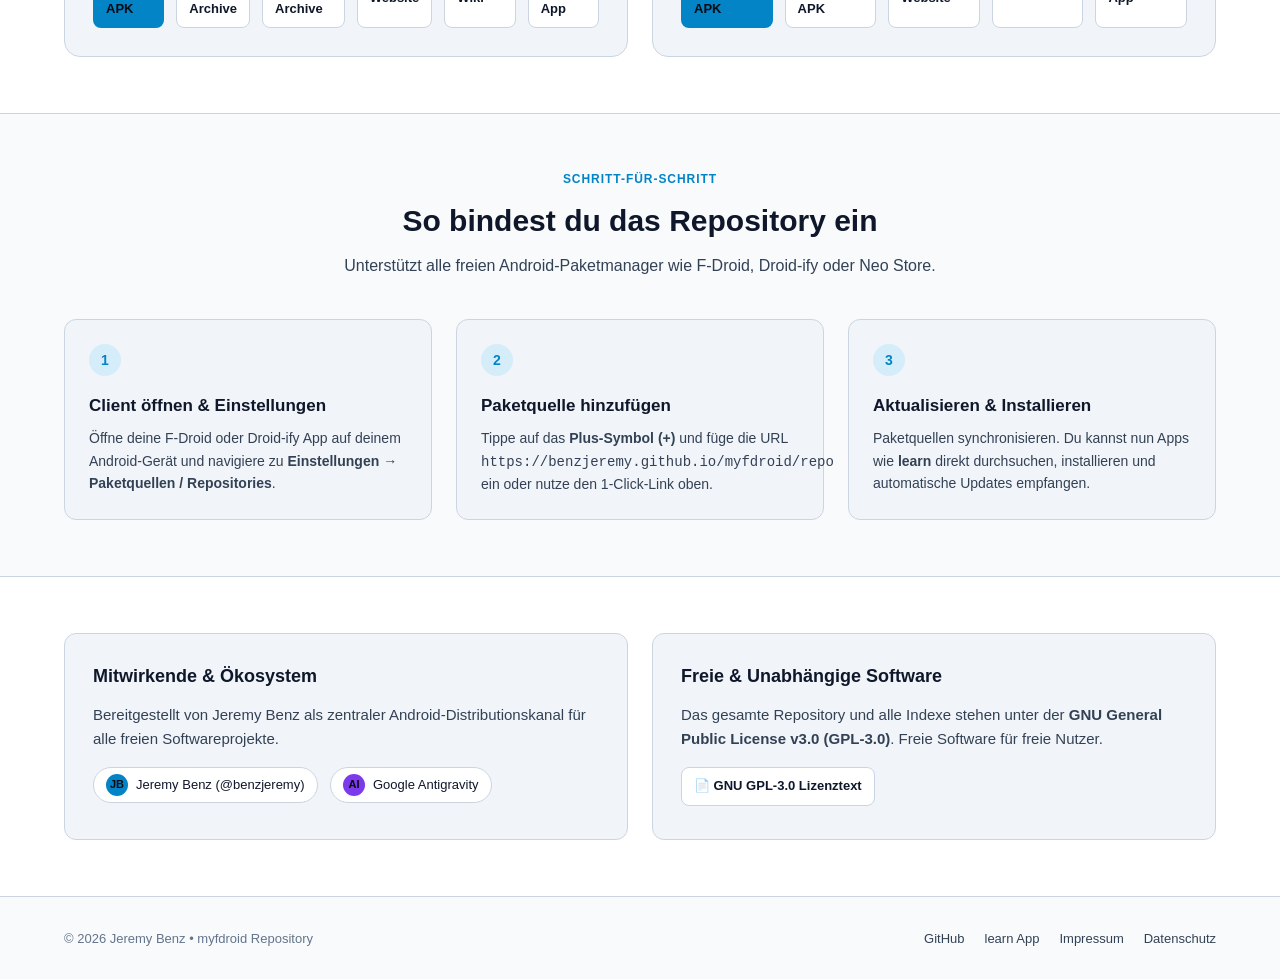
==== commit c3ccb60d: "feat(repo): publish learn v2.1 with 45 beginner lessons across 9 courses" ====
--- a/index.html
+++ b/index.html
@@ -144,15 +144,17 @@
                 <img src="icons/com.benzjeremy.learn.png" alt="learn Icon" width="48" height="48" style="border-radius: 12px; margin-right: 0.875rem;">
                 <div class="app-title-group">
                   <h3>learn</h3>
-                  <span class="app-pkg">com.benzjeremy.learn &bull; v2.0 [Native] &bull; v1.0 [Legacy]</span>
+                  <span class="app-pkg">com.benzjeremy.learn &bull; v2.1 [Latest] &bull; v2.0 &bull; v1.0</span>
                 </div>
               </div>
               <p class="app-desc">
-                <span class="lang-de"><strong>v2.0: 100% Native Android UI (Zero WebView / Zero Browser).</strong> Datenschutzfreundliche Open-Source Lern-App nach Fachinformatiker-Standard mit 9 Curricula (Go, Cybersecurity, SQL, C#, Astro, Python, HTML/CSS, JS, PHP), 90-Minuten-Abschlussprüfung, interaktivem Code-Labor und täglicher Erinnerung. <em>(v1.0 WebView-Container bleibt im Repository archiviert verfügbar)</em>.</span>
-                <span class="lang-en" style="display:none;"><strong>v2.0: 100% Native Android UI (Zero WebView / Zero Browser).</strong> Privacy-first open-source vocational learning app with 9 curricula (Go, Cybersecurity, SQL, C#, Astro, Python, HTML/CSS, JS, PHP), 90-minute final exam, interactive code lab, and daily reminders. <em>(v1.0 WebView container remains archived in repository)</em>.</span>
+                <span class="lang-de"><strong>v2.1: 45 didaktische Einsteiger-Lektionen für alle 9 Fachgebiete.</strong> Von Grund auf ohne Vorkenntnisse verständlich erklärt: Go, Cybersecurity, SQL, Python, HTML/CSS, JavaScript, C#, Astro und PHP. 100% Native Android UI (Zero WebView), interaktive Fragerunden mit didaktischen Distraktor-Erklärungen, 90-Minuten-Abschlussprüfung und Offline-First-Speicher.</span>
+                <span class="lang-en" style="display:none;"><strong>v2.1: 45 Didactic Beginner Lessons across all 9 Subjects.</strong> Built from first principles without prerequisites: Go, Cybersecurity, SQL, Python, HTML/CSS, JavaScript, C#, Astro, and PHP. 100% Native Android UI (Zero WebView), interactive question checks with distractor explanations, 90-minute exams, and offline-first storage.</span>
               </p>
               <div class="app-tags">
                 <span class="app-tag">Android SDK 34</span>
+                <span class="app-tag">v2.1 Latest</span>
+                <span class="app-tag">45 Lessons</span>
                 <span class="app-tag">Pure Native UI</span>
                 <span class="app-tag">Zero WebView</span>
                 <span class="app-tag">Offline-First</span>
@@ -161,11 +163,14 @@
             </div>
 
             <div class="app-actions">
-              <a href="repo/learn-v2.0.apk" class="btn-card highlight">
-                <span>📦 v2.0 Native APK</span>
+              <a href="repo/learn-v2.1.apk" class="btn-card highlight">
+                <span>📦 v2.1 Native APK</span>
+              </a>
+              <a href="repo/learn-v2.0.apk" class="btn-card">
+                <span>📦 v2.0 Native Archive</span>
               </a>
               <a href="repo/learn-v1.0.apk" class="btn-card">
-                <span>📦 v1.0 WebView APK</span>
+                <span>📦 v1.0 WebView Archive</span>
               </a>
               <a href="https://benzjeremy.github.io/learn/" target="_blank" rel="noopener noreferrer" class="btn-card">
                 <span>🌐 Website</span>
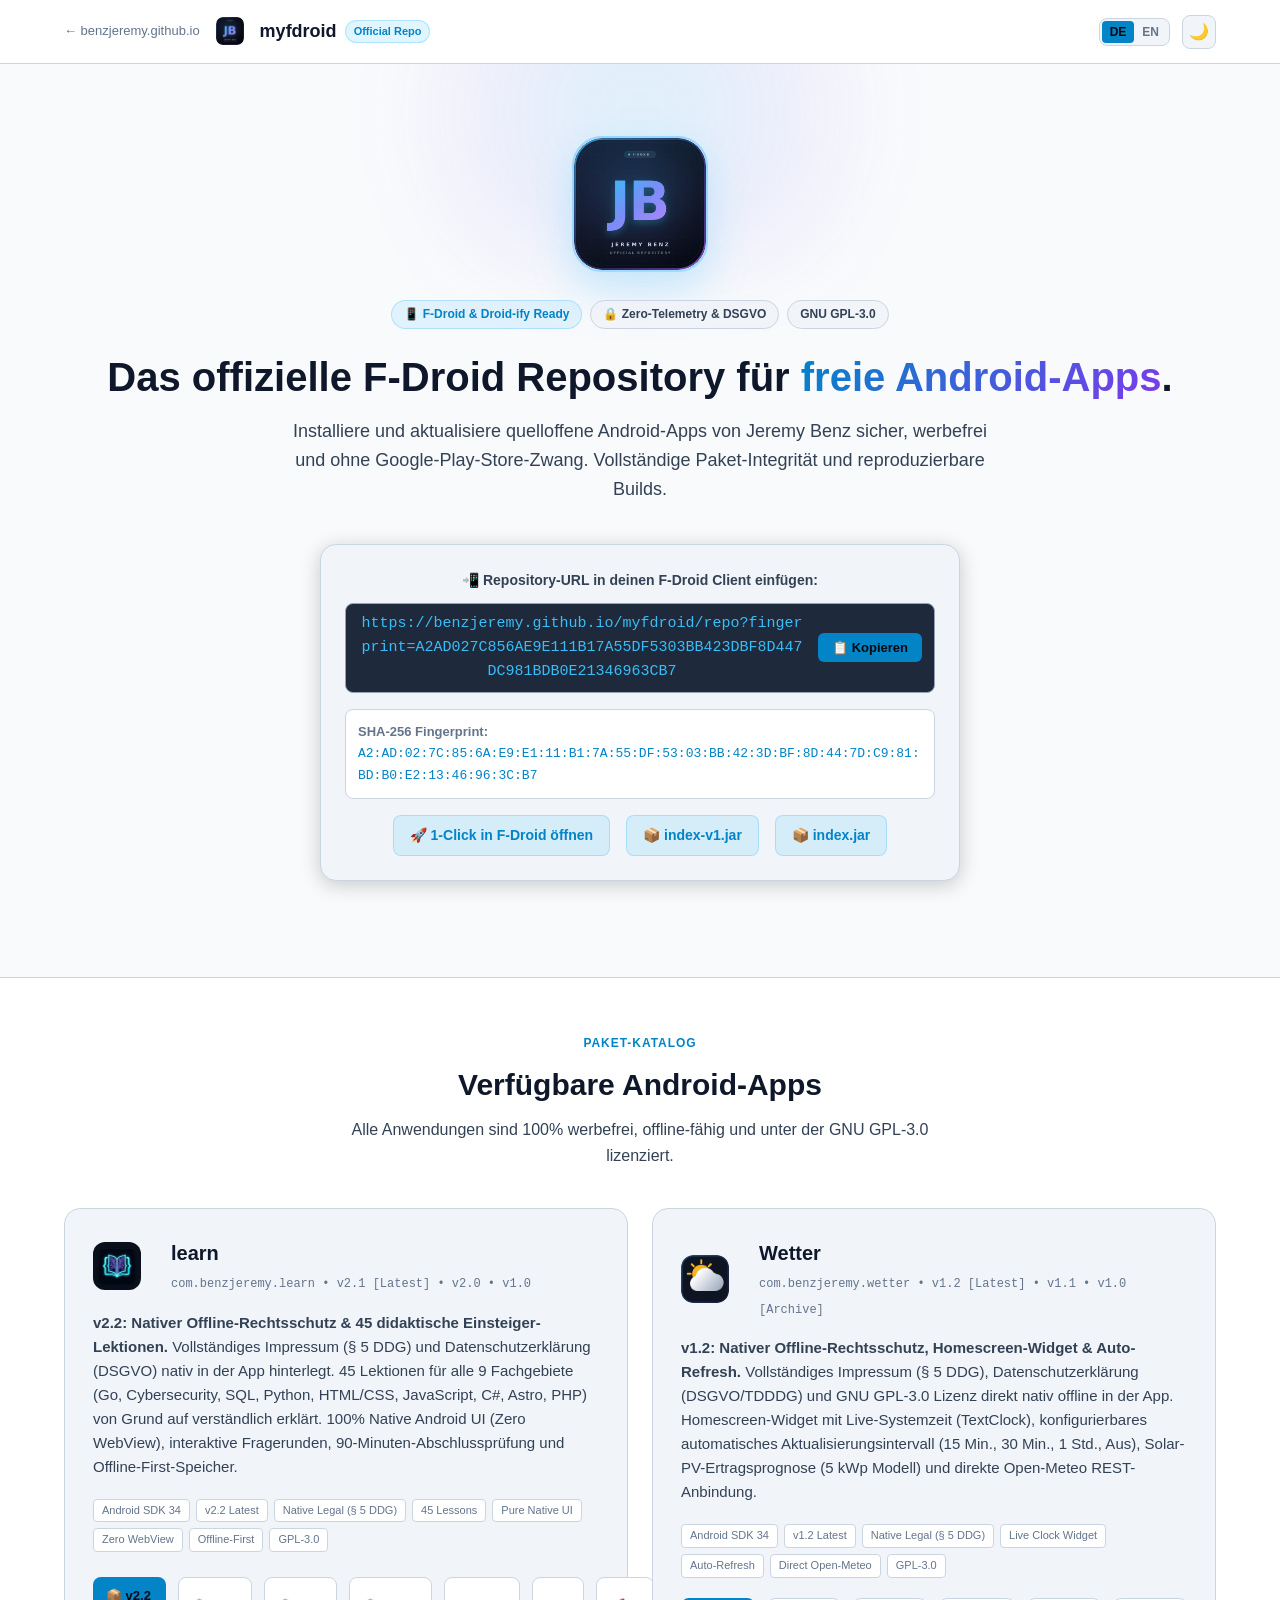
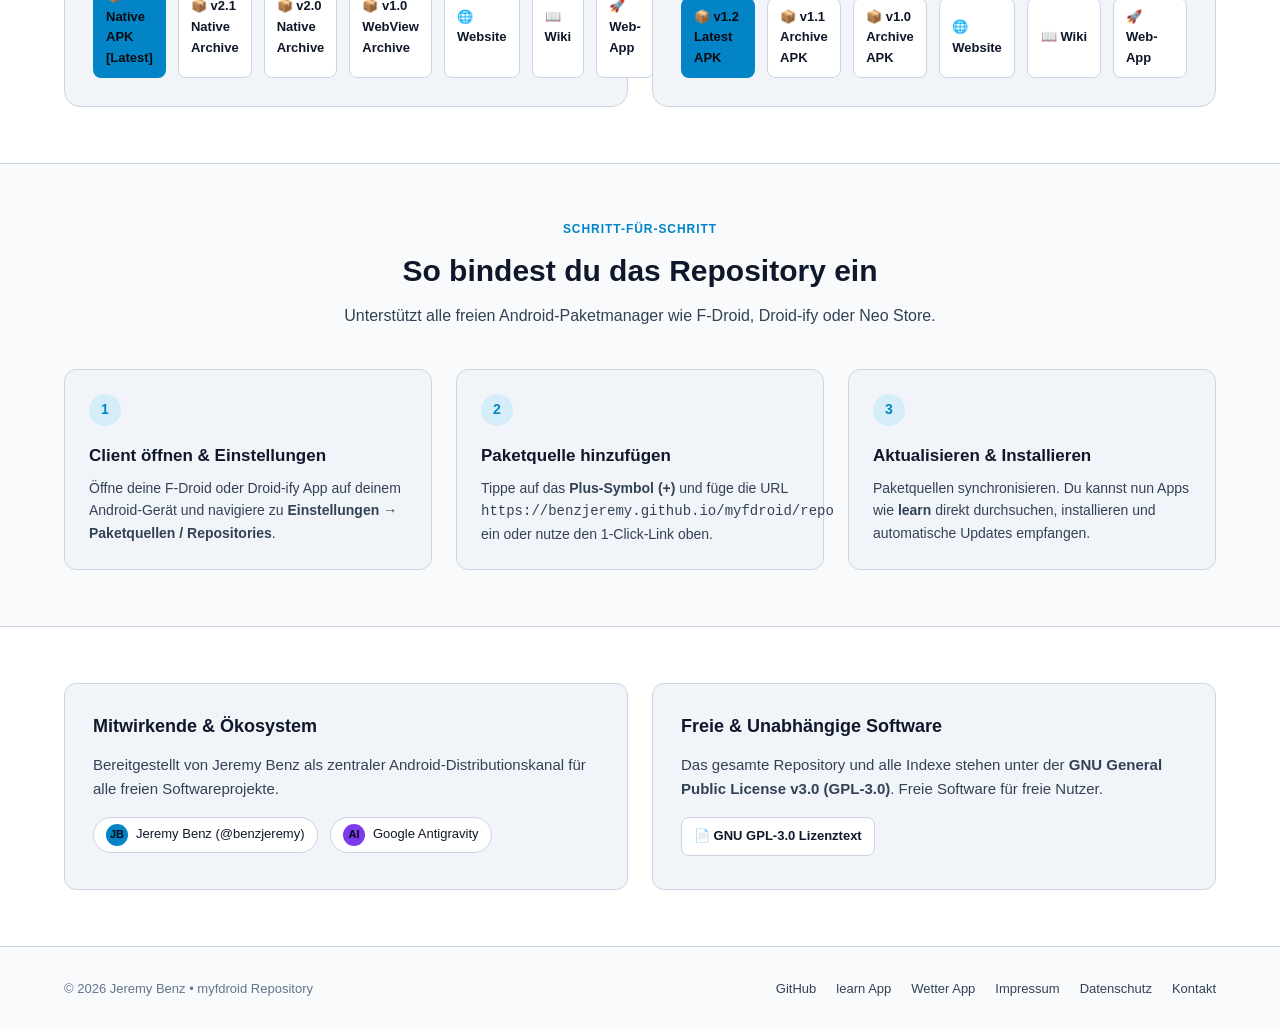
==== commit ae2f170e: "feat(repo): release learn v2.2 and wetter v1.2 with internal legal pages (§ 5 DDG, GDPR, Kontakt)" ====
--- a/index.html
+++ b/index.html
@@ -148,12 +148,13 @@
                 </div>
               </div>
               <p class="app-desc">
-                <span class="lang-de"><strong>v2.1: 45 didaktische Einsteiger-Lektionen für alle 9 Fachgebiete.</strong> Von Grund auf ohne Vorkenntnisse verständlich erklärt: Go, Cybersecurity, SQL, Python, HTML/CSS, JavaScript, C#, Astro und PHP. 100% Native Android UI (Zero WebView), interaktive Fragerunden mit didaktischen Distraktor-Erklärungen, 90-Minuten-Abschlussprüfung und Offline-First-Speicher.</span>
-                <span class="lang-en" style="display:none;"><strong>v2.1: 45 Didactic Beginner Lessons across all 9 Subjects.</strong> Built from first principles without prerequisites: Go, Cybersecurity, SQL, Python, HTML/CSS, JavaScript, C#, Astro, and PHP. 100% Native Android UI (Zero WebView), interactive question checks with distractor explanations, 90-minute exams, and offline-first storage.</span>
+                <span class="lang-de"><strong>v2.2: Nativer Offline-Rechtsschutz &amp; 45 didaktische Einsteiger-Lektionen.</strong> Vollständiges Impressum (§ 5 DDG) und Datenschutzerklärung (DSGVO) nativ in der App hinterlegt. 45 Lektionen für alle 9 Fachgebiete (Go, Cybersecurity, SQL, Python, HTML/CSS, JavaScript, C#, Astro, PHP) von Grund auf verständlich erklärt. 100% Native Android UI (Zero WebView), interaktive Fragerunden, 90-Minuten-Abschlussprüfung und Offline-First-Speicher.</span>
+                <span class="lang-en" style="display:none;"><strong>v2.2: Native Offline Legal Compliance &amp; 45 Didactic Beginner Lessons.</strong> Complete Impressum (§ 5 DDG) and Privacy Policy (GDPR) embedded offline in the app. 45 lessons across all 9 subjects (Go, Cybersecurity, SQL, Python, HTML/CSS, JavaScript, C#, Astro, PHP) from first principles. 100% Native Android UI (Zero WebView), interactive questions, 90-minute exams, and offline-first storage.</span>
               </p>
               <div class="app-tags">
                 <span class="app-tag">Android SDK 34</span>
-                <span class="app-tag">v2.1 Latest</span>
+                <span class="app-tag">v2.2 Latest</span>
+                <span class="app-tag">Native Legal (§ 5 DDG)</span>
                 <span class="app-tag">45 Lessons</span>
                 <span class="app-tag">Pure Native UI</span>
                 <span class="app-tag">Zero WebView</span>
@@ -163,8 +164,11 @@
             </div>
 
             <div class="app-actions">
-              <a href="repo/learn-v2.1.apk" class="btn-card highlight">
-                <span>📦 v2.1 Native APK</span>
+              <a href="repo/learn-v2.2.apk" class="btn-card highlight">
+                <span>📦 v2.2 Native APK [Latest]</span>
+              </a>
+              <a href="repo/learn-v2.1.apk" class="btn-card">
+                <span>📦 v2.1 Native Archive</span>
               </a>
               <a href="repo/learn-v2.0.apk" class="btn-card">
                 <span>📦 v2.0 Native Archive</span>
@@ -191,16 +195,17 @@
                 <img src="icons/com.benzjeremy.wetter.png" alt="Wetter Icon" width="48" height="48" style="border-radius: 12px; margin-right: 0.875rem;">
                 <div class="app-title-group">
                   <h3>Wetter</h3>
-                  <span class="app-pkg">com.benzjeremy.wetter &bull; v1.1 [Latest] &bull; v1.0 [Archive]</span>
+                  <span class="app-pkg">com.benzjeremy.wetter &bull; v1.2 [Latest] &bull; v1.1 &bull; v1.0 [Archive]</span>
                 </div>
               </div>
               <p class="app-desc">
-                <span class="lang-de"><strong>v1.1: Homescreen-Widget mit Live-Uhrzeit &amp; Auto-Refresh.</strong> Minimalistische, werbefreie Wetter- und Solar-PV-Prognose (5 kWp Modell) mit direkter Open-Meteo API-Anbindung (ohne Relay-Server, ohne API-Key). Homescreen-Widget mit Live-Systemzeit (TextClock), frei wählbarem Aktualisierungsintervall (15 Min., 30 Min., 1 Std., Manuell) und optimiertem Card-Design.</span>
-                <span class="lang-en" style="display:none;"><strong>v1.1: Home Screen Widget with Live Clock &amp; Auto-Refresh.</strong> Minimalist, ad-free weather and solar PV yield estimation (5 kWp model) with direct Open-Meteo API integration (zero relay server, zero API key). Home screen widget with real-time live clock (TextClock), configurable auto-refresh interval (15m, 30m, 1h, off), and polished card UI.</span>
+                <span class="lang-de"><strong>v1.2: Nativer Offline-Rechtsschutz, Homescreen-Widget &amp; Auto-Refresh.</strong> Vollständiges Impressum (§ 5 DDG), Datenschutzerklärung (DSGVO/TDDDG) und GNU GPL-3.0 Lizenz direkt nativ offline in der App. Homescreen-Widget mit Live-Systemzeit (TextClock), konfigurierbares automatisches Aktualisierungsintervall (15 Min., 30 Min., 1 Std., Aus), Solar-PV-Ertragsprognose (5 kWp Modell) und direkte Open-Meteo REST-Anbindung.</span>
+                <span class="lang-en" style="display:none;"><strong>v1.2: Native Offline Legal Notice, Home Screen Widget &amp; Auto-Refresh.</strong> Complete Impressum (§ 5 DDG), Privacy Policy (GDPR/TDDDG), and GNU GPL-3.0 license embedded natively offline in the app. Home screen widget with real-time live clock (TextClock), configurable auto-refresh (15m, 30m, 1h, off), solar PV yield estimation (5 kWp model), and direct Open-Meteo REST integration.</span>
               </p>
               <div class="app-tags">
                 <span class="app-tag">Android SDK 34</span>
-                <span class="app-tag">v1.1 Latest</span>
+                <span class="app-tag">v1.2 Latest</span>
+                <span class="app-tag">Native Legal (§ 5 DDG)</span>
                 <span class="app-tag">Live Clock Widget</span>
                 <span class="app-tag">Auto-Refresh</span>
                 <span class="app-tag">Direct Open-Meteo</span>
@@ -209,8 +214,11 @@
             </div>
 
             <div class="app-actions">
-              <a href="repo/wetter-v1.1.apk" class="btn-card highlight">
-                <span>📦 v1.1 Latest APK</span>
+              <a href="repo/wetter-v1.2.apk" class="btn-card highlight">
+                <span>📦 v1.2 Latest APK</span>
+              </a>
+              <a href="repo/wetter-v1.1.apk" class="btn-card">
+                <span>📦 v1.1 Archive APK</span>
               </a>
               <a href="repo/wetter-v1.0.apk" class="btn-card">
                 <span>📦 v1.0 Archive APK</span>
@@ -350,8 +358,10 @@
       <div class="footer-links">
         <a href="https://github.com/benzjeremy/myfdroid" target="_blank" rel="noopener noreferrer">GitHub</a>
         <a href="https://benzjeremy.github.io/learn/" target="_blank" rel="noopener noreferrer">learn App</a>
-        <a href="https://benzjeremy.github.io/impressum.html" target="_blank" rel="noopener noreferrer">Impressum</a>
-        <a href="https://benzjeremy.github.io/datenschutz.html" target="_blank" rel="noopener noreferrer">Datenschutz</a>
+        <a href="https://benzjeremy.github.io/wetter-site/" target="_blank" rel="noopener noreferrer">Wetter App</a>
+        <a href="impressum.html">Impressum</a>
+        <a href="datenschutz.html">Datenschutz</a>
+        <a href="kontakt.html">Kontakt</a>
       </div>
     </div>
   </footer>
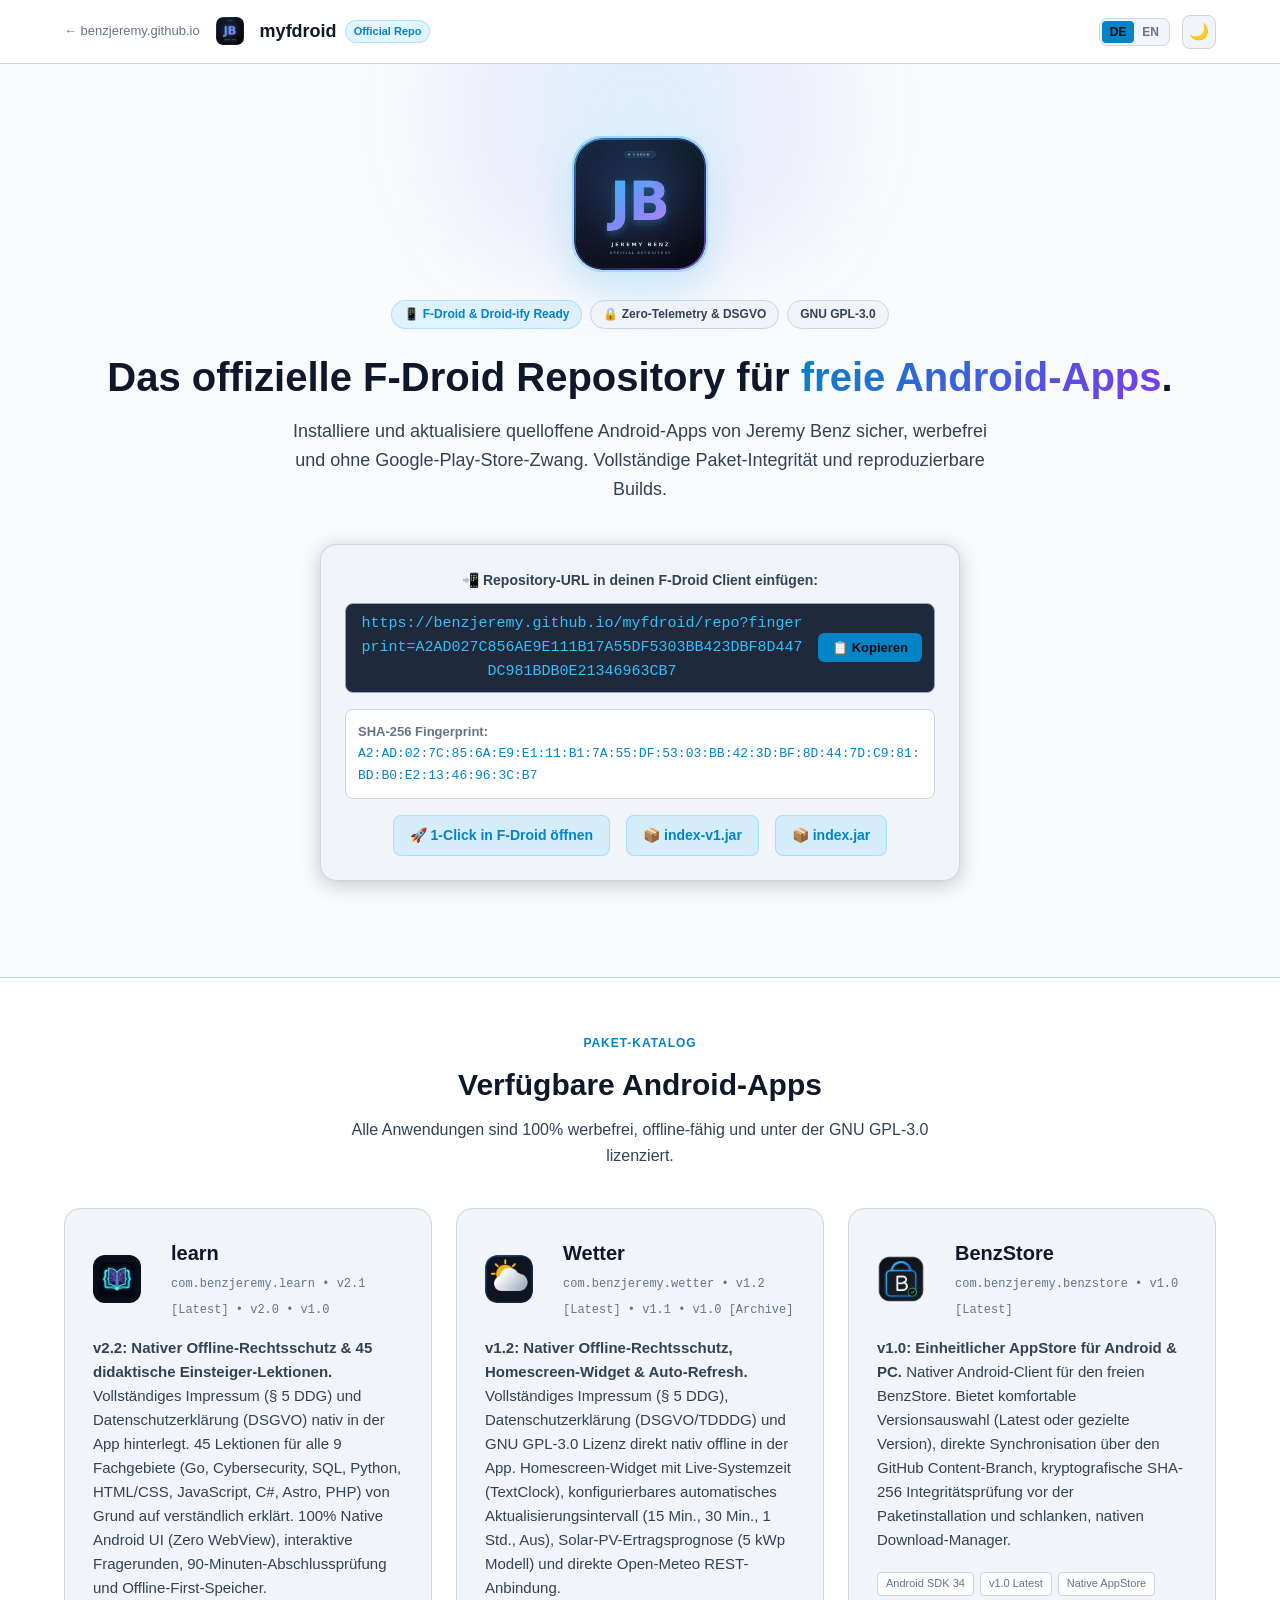
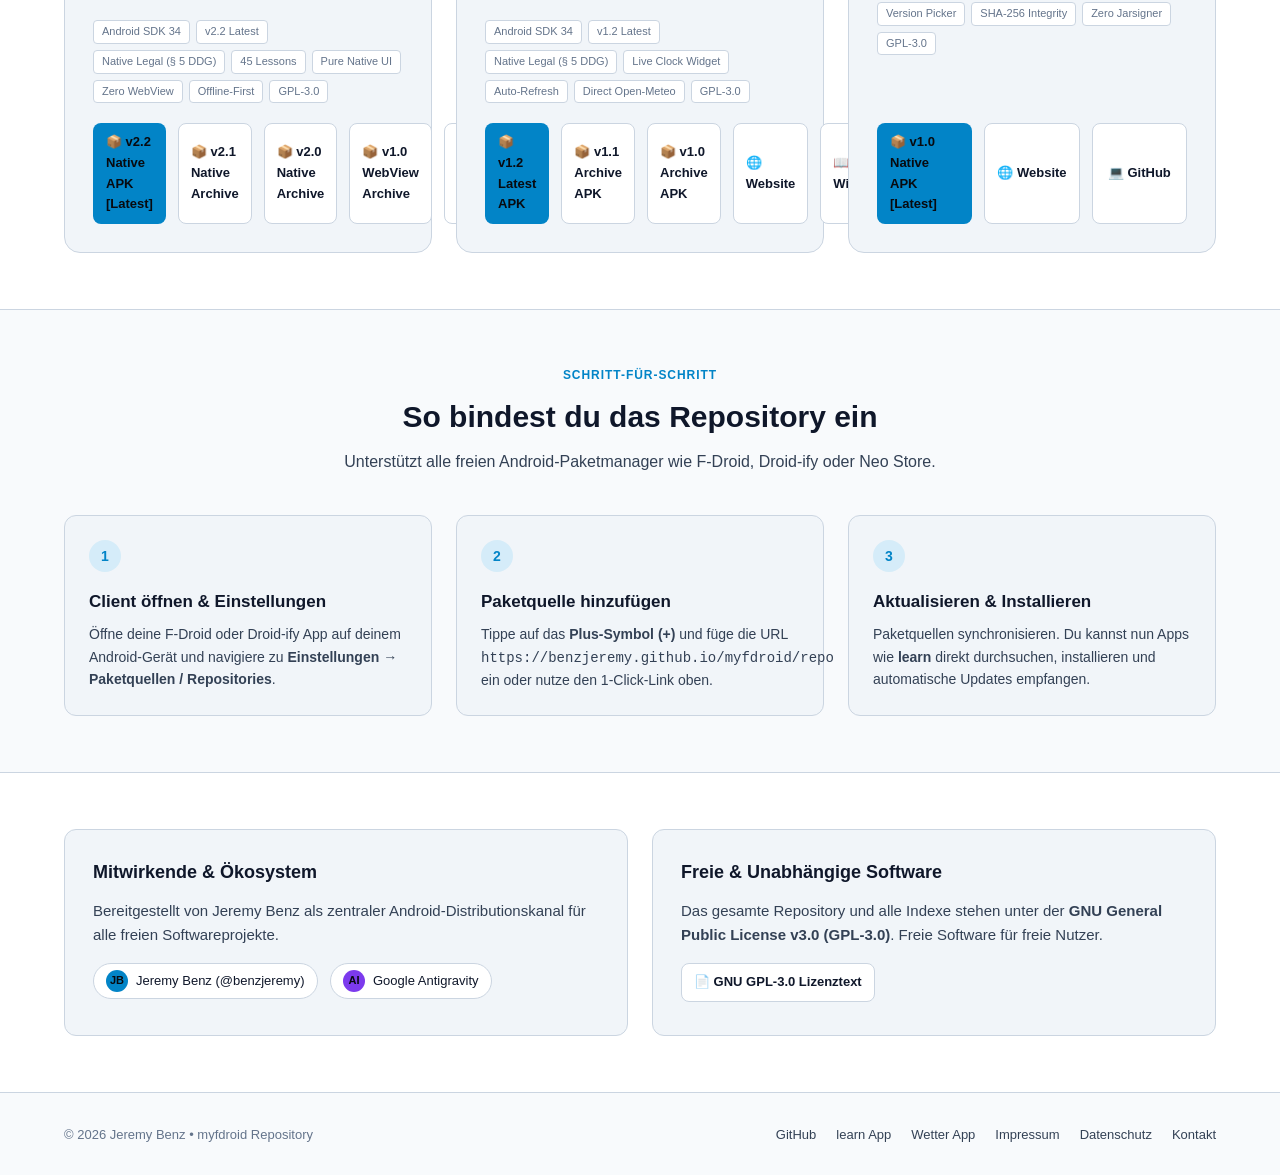
==== commit 1aa39723: "feat(repo): add benzstore v1.0 unified AppStore for Android & PC" ====
--- a/index.html
+++ b/index.html
@@ -235,6 +235,44 @@
             </div>
           </article>
 
+          <!-- App 3: BenzStore -->
+          <article class="app-card">
+            <div>
+              <div class="app-card-header">
+                <img src="icons/com.benzjeremy.benzstore.png" alt="BenzStore Icon" width="48" height="48" style="border-radius: 12px; margin-right: 0.875rem;">
+                <div class="app-title-group">
+                  <h3>BenzStore</h3>
+                  <span class="app-pkg">com.benzjeremy.benzstore &bull; v1.0 [Latest]</span>
+                </div>
+              </div>
+              <p class="app-desc">
+                <span class="lang-de"><strong>v1.0: Einheitlicher AppStore für Android &amp; PC.</strong> Nativer Android-Client für den freien BenzStore. Bietet komfortable Versionsauswahl (Latest oder gezielte Version), direkte Synchronisation über den GitHub Content-Branch, kryptografische SHA-256 Integritätsprüfung vor der Paketinstallation und schlanken, nativen Download-Manager.</span>
+                <span class="lang-en" style="display:none;"><strong>v1.0: Unified AppStore for Android &amp; PC.</strong> Native Android client for the open-source BenzStore. Features seamless version picking (latest or specific versions), direct synchronization via GitHub content branch, cryptographic SHA-256 integrity checks prior to installation, and a lightweight native download manager.</span>
+              </p>
+              <div class="app-tags">
+                <span class="app-tag">Android SDK 34</span>
+                <span class="app-tag">v1.0 Latest</span>
+                <span class="app-tag">Native AppStore</span>
+                <span class="app-tag">Version Picker</span>
+                <span class="app-tag">SHA-256 Integrity</span>
+                <span class="app-tag">Zero Jarsigner</span>
+                <span class="app-tag">GPL-3.0</span>
+              </div>
+            </div>
+
+            <div class="app-actions">
+              <a href="repo/benzstore-v1.0.apk" class="btn-card highlight">
+                <span>📦 v1.0 Native APK [Latest]</span>
+              </a>
+              <a href="https://benzjeremy.github.io/benzstore/" target="_blank" rel="noopener noreferrer" class="btn-card">
+                <span>🌐 Website</span>
+              </a>
+              <a href="https://github.com/benzjeremy/benzstore" target="_blank" rel="noopener noreferrer" class="btn-card">
+                <span>💻 GitHub</span>
+              </a>
+            </div>
+          </article>
+
         </div>
 
       </div>
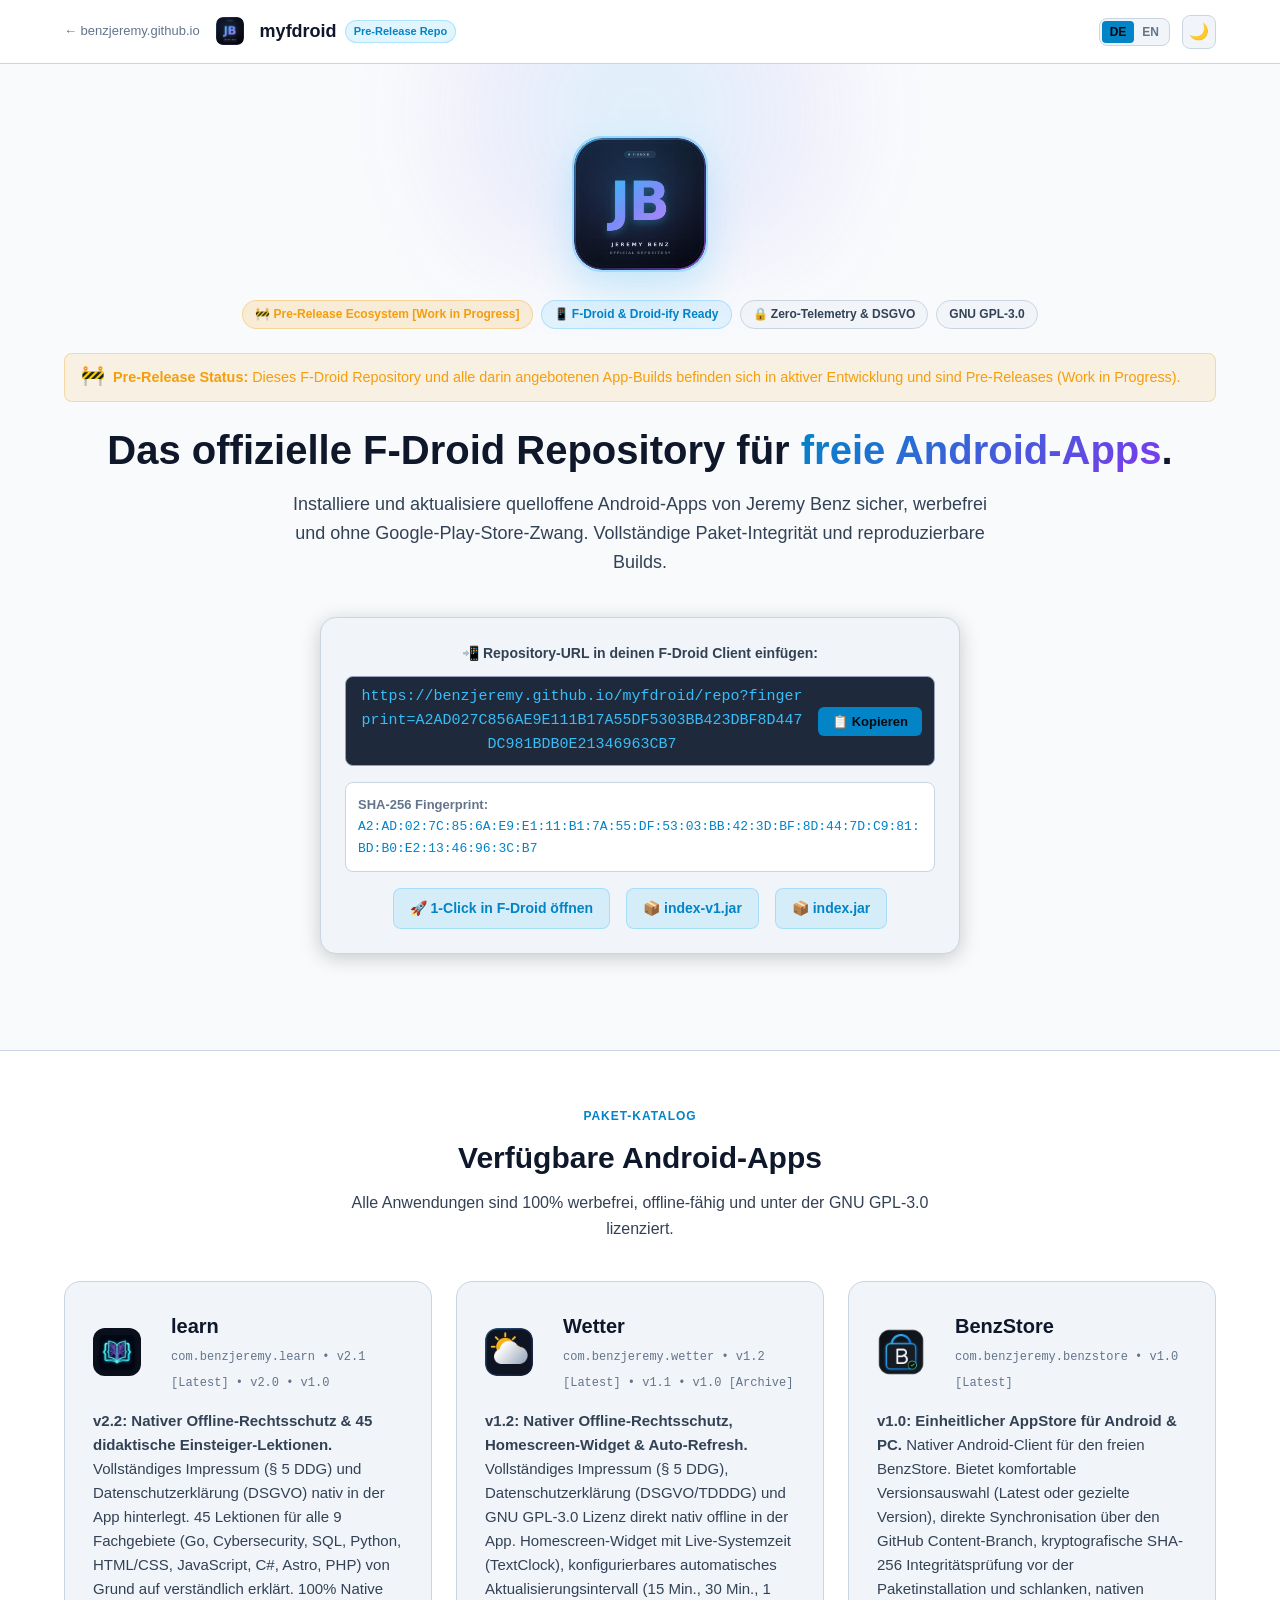
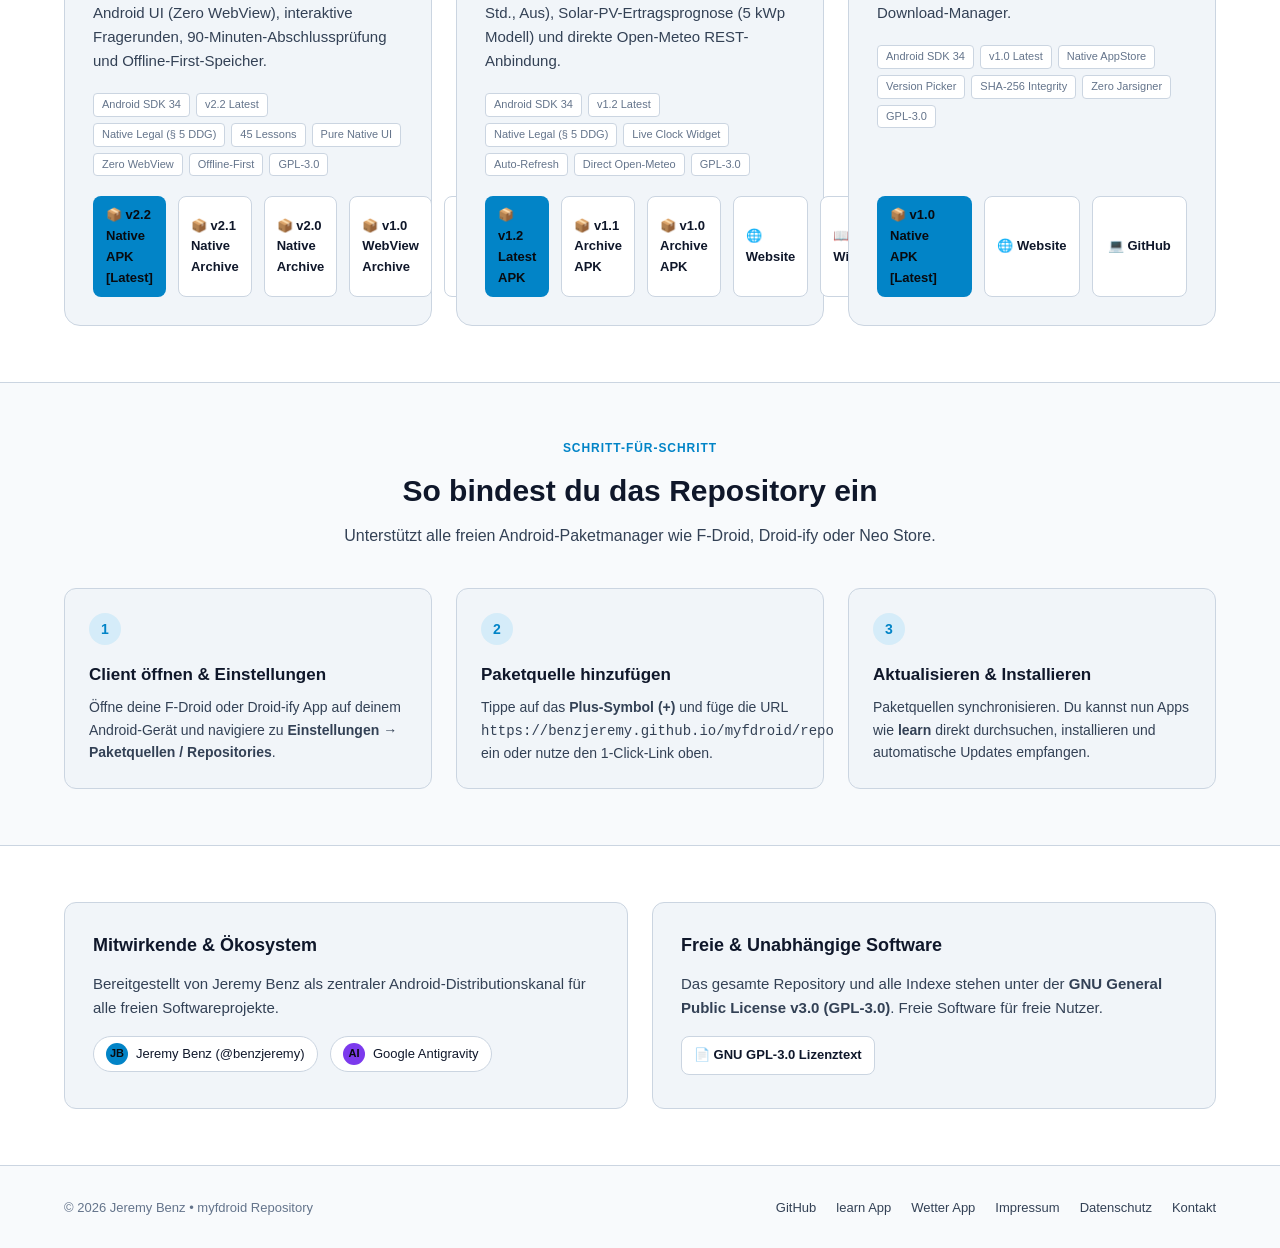
==== commit 89035af3: "feat(web): add pre-release banners and status indicators" ====
--- a/index.html
+++ b/index.html
@@ -6,7 +6,7 @@
   <meta http-equiv="Content-Security-Policy" content="default-src 'self'; script-src 'self' 'unsafe-inline'; style-src 'self' 'unsafe-inline'; img-src 'self' data: https:; font-src 'self'; frame-src 'none'; object-src 'none'; base-uri 'self';" />
   <meta http-equiv="X-Content-Type-Options" content="nosniff" />
   <meta name="referrer" content="strict-origin-when-cross-origin" />
-  <title>myfdroid · Offizielles F-Droid Repository für Jeremy Benz Apps</title>
+  <title>myfdroid [Pre-Release] · Offizielles F-Droid Repository für Jeremy Benz Apps</title>
   <meta name="description" content="Offizielles, datenschutzfreundliches F-Droid Repository für freie Android-Apps von Jeremy Benz (learn, Bildungs-Tools &amp; Utilities). 100% Open Source unter GPL-3.0.">
   <link rel="stylesheet" href="style.css">
   <script>
@@ -32,7 +32,7 @@
         <a href="index.html" class="brand-title">
           <img src="icon.png" alt="JB Logo" width="28" height="28" style="border-radius: 7px; margin-right: 0.5rem; vertical-align: middle;">
           <span>myfdroid</span>
-          <span class="brand-badge">Official Repo</span>
+          <span class="brand-badge">Pre-Release Repo</span>
         </a>
       </div>
 
@@ -58,9 +58,19 @@
         </div>
 
         <div class="hero-badges">
+          <span class="hero-badge badge-blue" style="background: rgba(245, 158, 11, 0.15); color: #f59e0b; border-color: rgba(245, 158, 11, 0.3);">🚧 Pre-Release Ecosystem [Work in Progress]</span>
           <span class="hero-badge badge-blue">📱 F-Droid &amp; Droid-ify Ready</span>
           <span class="hero-badge">🔒 Zero-Telemetry &amp; DSGVO</span>
           <a href="https://github.com/benzjeremy/myfdroid/blob/main/LICENSE" target="_blank" rel="noopener noreferrer" class="hero-badge">GNU GPL-3.0</a>
+        </div>
+
+        <!-- Pre-Release Notice -->
+        <div style="margin-bottom: 1.5rem; background: rgba(245, 158, 11, 0.1); border: 1px solid rgba(245, 158, 11, 0.3); border-radius: 8px; padding: 0.75rem 1rem; color: #f59e0b; font-size: 0.9rem; display: flex; align-items: flex-start; gap: 0.5rem; text-align: left;">
+          <span style="font-size: 1.2rem; line-height: 1;">🚧</span>
+          <div>
+            <div class="lang-de"><strong>Pre-Release Status:</strong> Dieses F-Droid Repository und alle darin angebotenen App-Builds befinden sich in aktiver Entwicklung und sind Pre-Releases (Work in Progress).</div>
+            <div class="lang-en" style="display:none;"><strong>Pre-Release Notice:</strong> This F-Droid repository and all hosted app builds are under active development and are Pre-Releases (Work in Progress).</div>
+          </div>
         </div>
 
         <div class="lang-de">
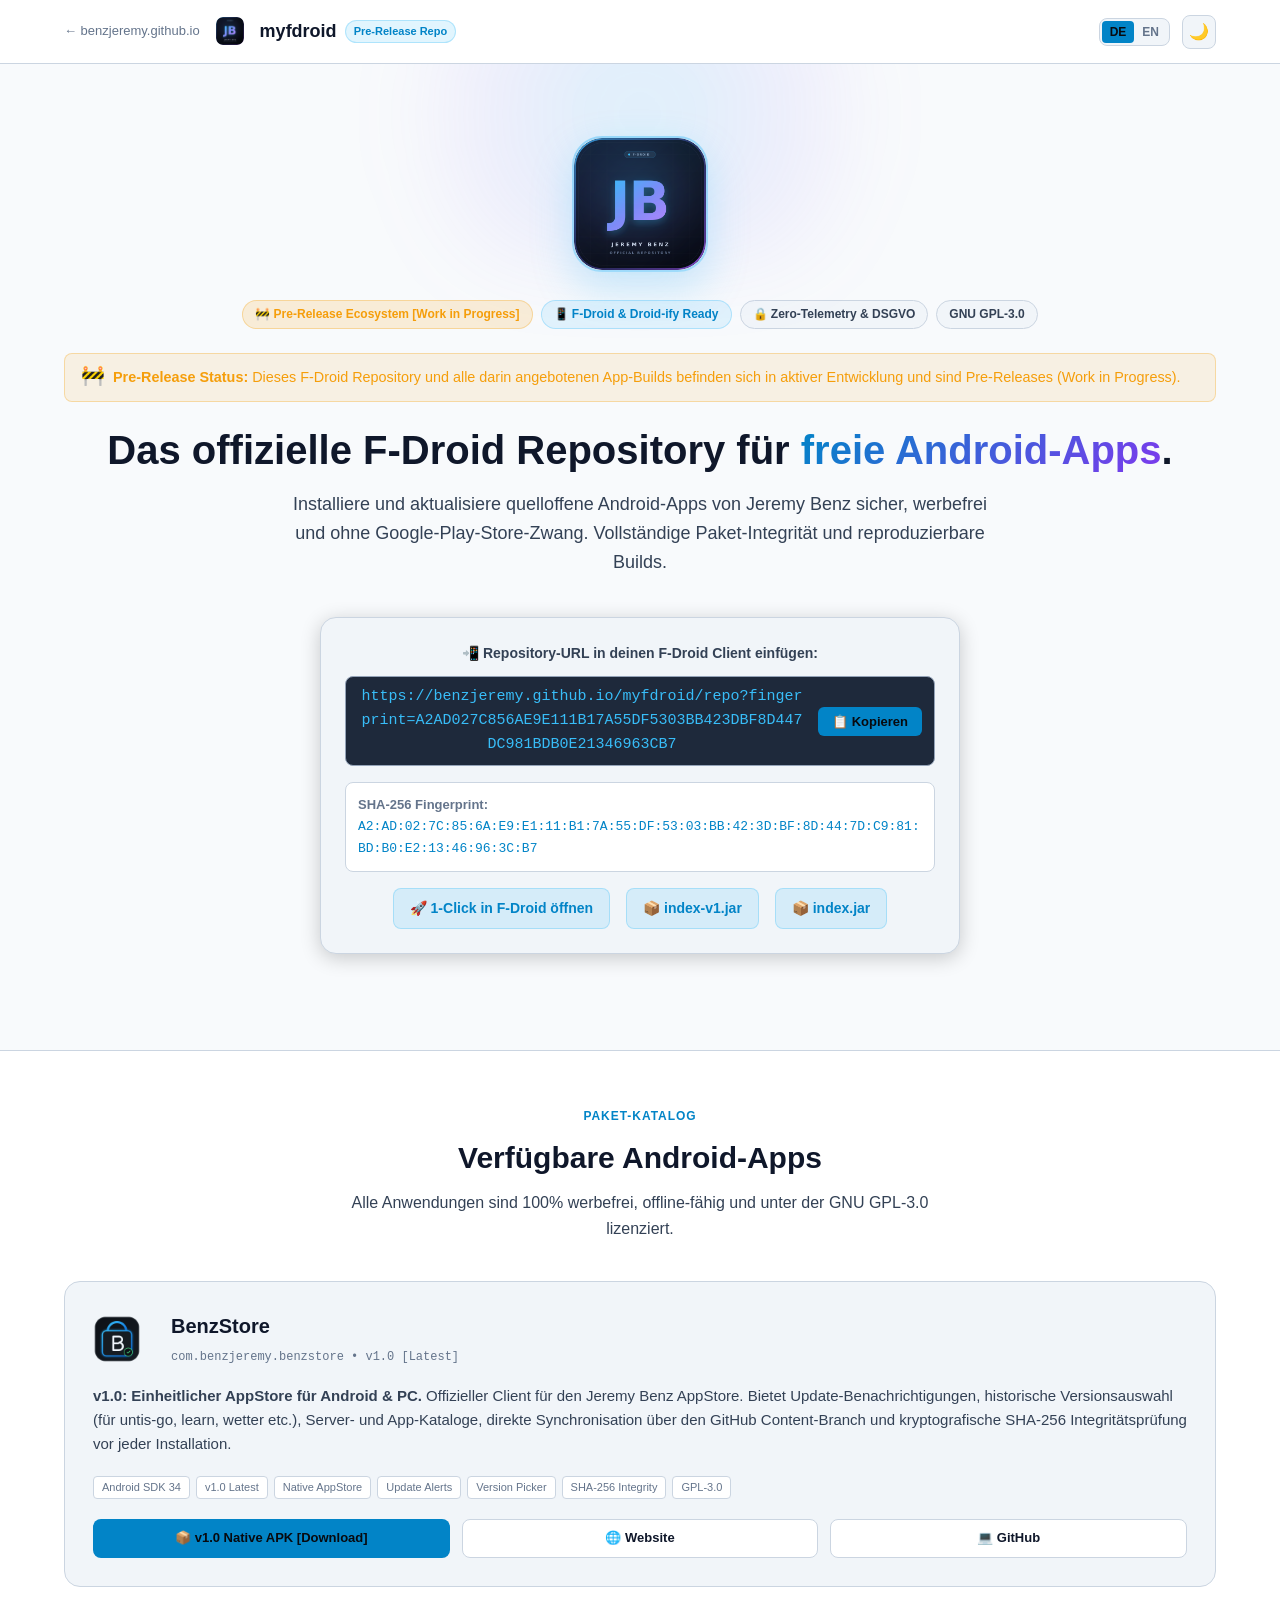
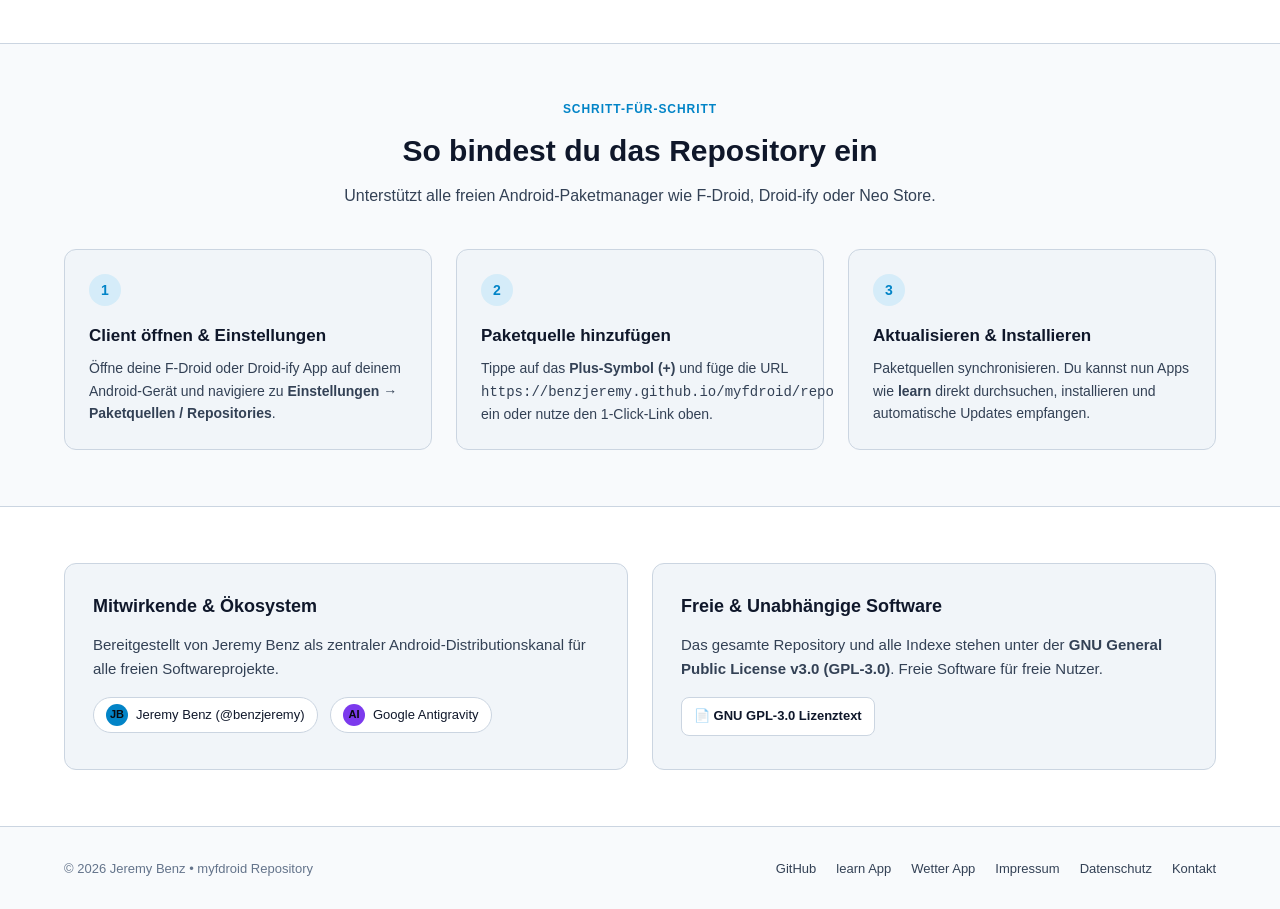
==== commit 17758fd3: "feat(repo): clean repository to exclusively serve BenzStore bootstrap" ====
--- a/index.html
+++ b/index.html
@@ -147,105 +147,7 @@
 
         <div class="apps-grid">
           
-          <!-- App 1: learn -->
-          <article class="app-card">
-            <div>
-              <div class="app-card-header">
-                <img src="icons/com.benzjeremy.learn.png" alt="learn Icon" width="48" height="48" style="border-radius: 12px; margin-right: 0.875rem;">
-                <div class="app-title-group">
-                  <h3>learn</h3>
-                  <span class="app-pkg">com.benzjeremy.learn &bull; v2.1 [Latest] &bull; v2.0 &bull; v1.0</span>
-                </div>
-              </div>
-              <p class="app-desc">
-                <span class="lang-de"><strong>v2.2: Nativer Offline-Rechtsschutz &amp; 45 didaktische Einsteiger-Lektionen.</strong> Vollständiges Impressum (§ 5 DDG) und Datenschutzerklärung (DSGVO) nativ in der App hinterlegt. 45 Lektionen für alle 9 Fachgebiete (Go, Cybersecurity, SQL, Python, HTML/CSS, JavaScript, C#, Astro, PHP) von Grund auf verständlich erklärt. 100% Native Android UI (Zero WebView), interaktive Fragerunden, 90-Minuten-Abschlussprüfung und Offline-First-Speicher.</span>
-                <span class="lang-en" style="display:none;"><strong>v2.2: Native Offline Legal Compliance &amp; 45 Didactic Beginner Lessons.</strong> Complete Impressum (§ 5 DDG) and Privacy Policy (GDPR) embedded offline in the app. 45 lessons across all 9 subjects (Go, Cybersecurity, SQL, Python, HTML/CSS, JavaScript, C#, Astro, PHP) from first principles. 100% Native Android UI (Zero WebView), interactive questions, 90-minute exams, and offline-first storage.</span>
-              </p>
-              <div class="app-tags">
-                <span class="app-tag">Android SDK 34</span>
-                <span class="app-tag">v2.2 Latest</span>
-                <span class="app-tag">Native Legal (§ 5 DDG)</span>
-                <span class="app-tag">45 Lessons</span>
-                <span class="app-tag">Pure Native UI</span>
-                <span class="app-tag">Zero WebView</span>
-                <span class="app-tag">Offline-First</span>
-                <span class="app-tag">GPL-3.0</span>
-              </div>
-            </div>
-
-            <div class="app-actions">
-              <a href="repo/learn-v2.2.apk" class="btn-card highlight">
-                <span>📦 v2.2 Native APK [Latest]</span>
-              </a>
-              <a href="repo/learn-v2.1.apk" class="btn-card">
-                <span>📦 v2.1 Native Archive</span>
-              </a>
-              <a href="repo/learn-v2.0.apk" class="btn-card">
-                <span>📦 v2.0 Native Archive</span>
-              </a>
-              <a href="repo/learn-v1.0.apk" class="btn-card">
-                <span>📦 v1.0 WebView Archive</span>
-              </a>
-              <a href="https://benzjeremy.github.io/learn/" target="_blank" rel="noopener noreferrer" class="btn-card">
-                <span>🌐 Website</span>
-              </a>
-              <a href="https://benzjeremy.github.io/learn/wiki/" target="_blank" rel="noopener noreferrer" class="btn-card">
-                <span>📖 Wiki</span>
-              </a>
-              <a href="https://benzjeremy.github.io/learn/app/" target="_blank" rel="noopener noreferrer" class="btn-card">
-                <span>🚀 Web-App</span>
-              </a>
-            </div>
-          </article>
-
-          <!-- App 2: Wetter -->
-          <article class="app-card">
-            <div>
-              <div class="app-card-header">
-                <img src="icons/com.benzjeremy.wetter.png" alt="Wetter Icon" width="48" height="48" style="border-radius: 12px; margin-right: 0.875rem;">
-                <div class="app-title-group">
-                  <h3>Wetter</h3>
-                  <span class="app-pkg">com.benzjeremy.wetter &bull; v1.2 [Latest] &bull; v1.1 &bull; v1.0 [Archive]</span>
-                </div>
-              </div>
-              <p class="app-desc">
-                <span class="lang-de"><strong>v1.2: Nativer Offline-Rechtsschutz, Homescreen-Widget &amp; Auto-Refresh.</strong> Vollständiges Impressum (§ 5 DDG), Datenschutzerklärung (DSGVO/TDDDG) und GNU GPL-3.0 Lizenz direkt nativ offline in der App. Homescreen-Widget mit Live-Systemzeit (TextClock), konfigurierbares automatisches Aktualisierungsintervall (15 Min., 30 Min., 1 Std., Aus), Solar-PV-Ertragsprognose (5 kWp Modell) und direkte Open-Meteo REST-Anbindung.</span>
-                <span class="lang-en" style="display:none;"><strong>v1.2: Native Offline Legal Notice, Home Screen Widget &amp; Auto-Refresh.</strong> Complete Impressum (§ 5 DDG), Privacy Policy (GDPR/TDDDG), and GNU GPL-3.0 license embedded natively offline in the app. Home screen widget with real-time live clock (TextClock), configurable auto-refresh (15m, 30m, 1h, off), solar PV yield estimation (5 kWp model), and direct Open-Meteo REST integration.</span>
-              </p>
-              <div class="app-tags">
-                <span class="app-tag">Android SDK 34</span>
-                <span class="app-tag">v1.2 Latest</span>
-                <span class="app-tag">Native Legal (§ 5 DDG)</span>
-                <span class="app-tag">Live Clock Widget</span>
-                <span class="app-tag">Auto-Refresh</span>
-                <span class="app-tag">Direct Open-Meteo</span>
-                <span class="app-tag">GPL-3.0</span>
-              </div>
-            </div>
-
-            <div class="app-actions">
-              <a href="repo/wetter-v1.2.apk" class="btn-card highlight">
-                <span>📦 v1.2 Latest APK</span>
-              </a>
-              <a href="repo/wetter-v1.1.apk" class="btn-card">
-                <span>📦 v1.1 Archive APK</span>
-              </a>
-              <a href="repo/wetter-v1.0.apk" class="btn-card">
-                <span>📦 v1.0 Archive APK</span>
-              </a>
-              <a href="https://benzjeremy.github.io/wetter-site/" target="_blank" rel="noopener noreferrer" class="btn-card">
-                <span>🌐 Website</span>
-              </a>
-              <a href="https://benzjeremy.github.io/wetter-site/wiki/" target="_blank" rel="noopener noreferrer" class="btn-card">
-                <span>📖 Wiki</span>
-              </a>
-              <a href="https://benzjeremy.github.io/wetter-site/app/" target="_blank" rel="noopener noreferrer" class="btn-card">
-                <span>🚀 Web-App</span>
-              </a>
-            </div>
-          </article>
-
-          <!-- App 3: BenzStore -->
+          <!-- Exclusive App: BenzStore -->
           <article class="app-card">
             <div>
               <div class="app-card-header">
@@ -256,23 +158,23 @@
                 </div>
               </div>
               <p class="app-desc">
-                <span class="lang-de"><strong>v1.0: Einheitlicher AppStore für Android &amp; PC.</strong> Nativer Android-Client für den freien BenzStore. Bietet komfortable Versionsauswahl (Latest oder gezielte Version), direkte Synchronisation über den GitHub Content-Branch, kryptografische SHA-256 Integritätsprüfung vor der Paketinstallation und schlanken, nativen Download-Manager.</span>
-                <span class="lang-en" style="display:none;"><strong>v1.0: Unified AppStore for Android &amp; PC.</strong> Native Android client for the open-source BenzStore. Features seamless version picking (latest or specific versions), direct synchronization via GitHub content branch, cryptographic SHA-256 integrity checks prior to installation, and a lightweight native download manager.</span>
+                <span class="lang-de"><strong>v1.0: Einheitlicher AppStore für Android &amp; PC.</strong> Offizieller Client für den Jeremy Benz AppStore. Bietet Update-Benachrichtigungen, historische Versionsauswahl (für untis-go, learn, wetter etc.), Server- und App-Kataloge, direkte Synchronisation über den GitHub Content-Branch und kryptografische SHA-256 Integritätsprüfung vor jeder Installation.</span>
+                <span class="lang-en" style="display:none;"><strong>v1.0: Unified AppStore for Android &amp; PC.</strong> Official client for the Jeremy Benz AppStore. Features update notifications, historical version selection (for untis-go, learn, wetter, etc.), server and app catalogs, direct synchronization via GitHub content branch, and cryptographic SHA-256 integrity checks prior to installation.</span>
               </p>
               <div class="app-tags">
                 <span class="app-tag">Android SDK 34</span>
                 <span class="app-tag">v1.0 Latest</span>
                 <span class="app-tag">Native AppStore</span>
+                <span class="app-tag">Update Alerts</span>
                 <span class="app-tag">Version Picker</span>
                 <span class="app-tag">SHA-256 Integrity</span>
-                <span class="app-tag">Zero Jarsigner</span>
                 <span class="app-tag">GPL-3.0</span>
               </div>
             </div>
 
             <div class="app-actions">
               <a href="repo/benzstore-v1.0.apk" class="btn-card highlight">
-                <span>📦 v1.0 Native APK [Latest]</span>
+                <span>📦 v1.0 Native APK [Download]</span>
               </a>
               <a href="https://benzjeremy.github.io/benzstore/" target="_blank" rel="noopener noreferrer" class="btn-card">
                 <span>🌐 Website</span>
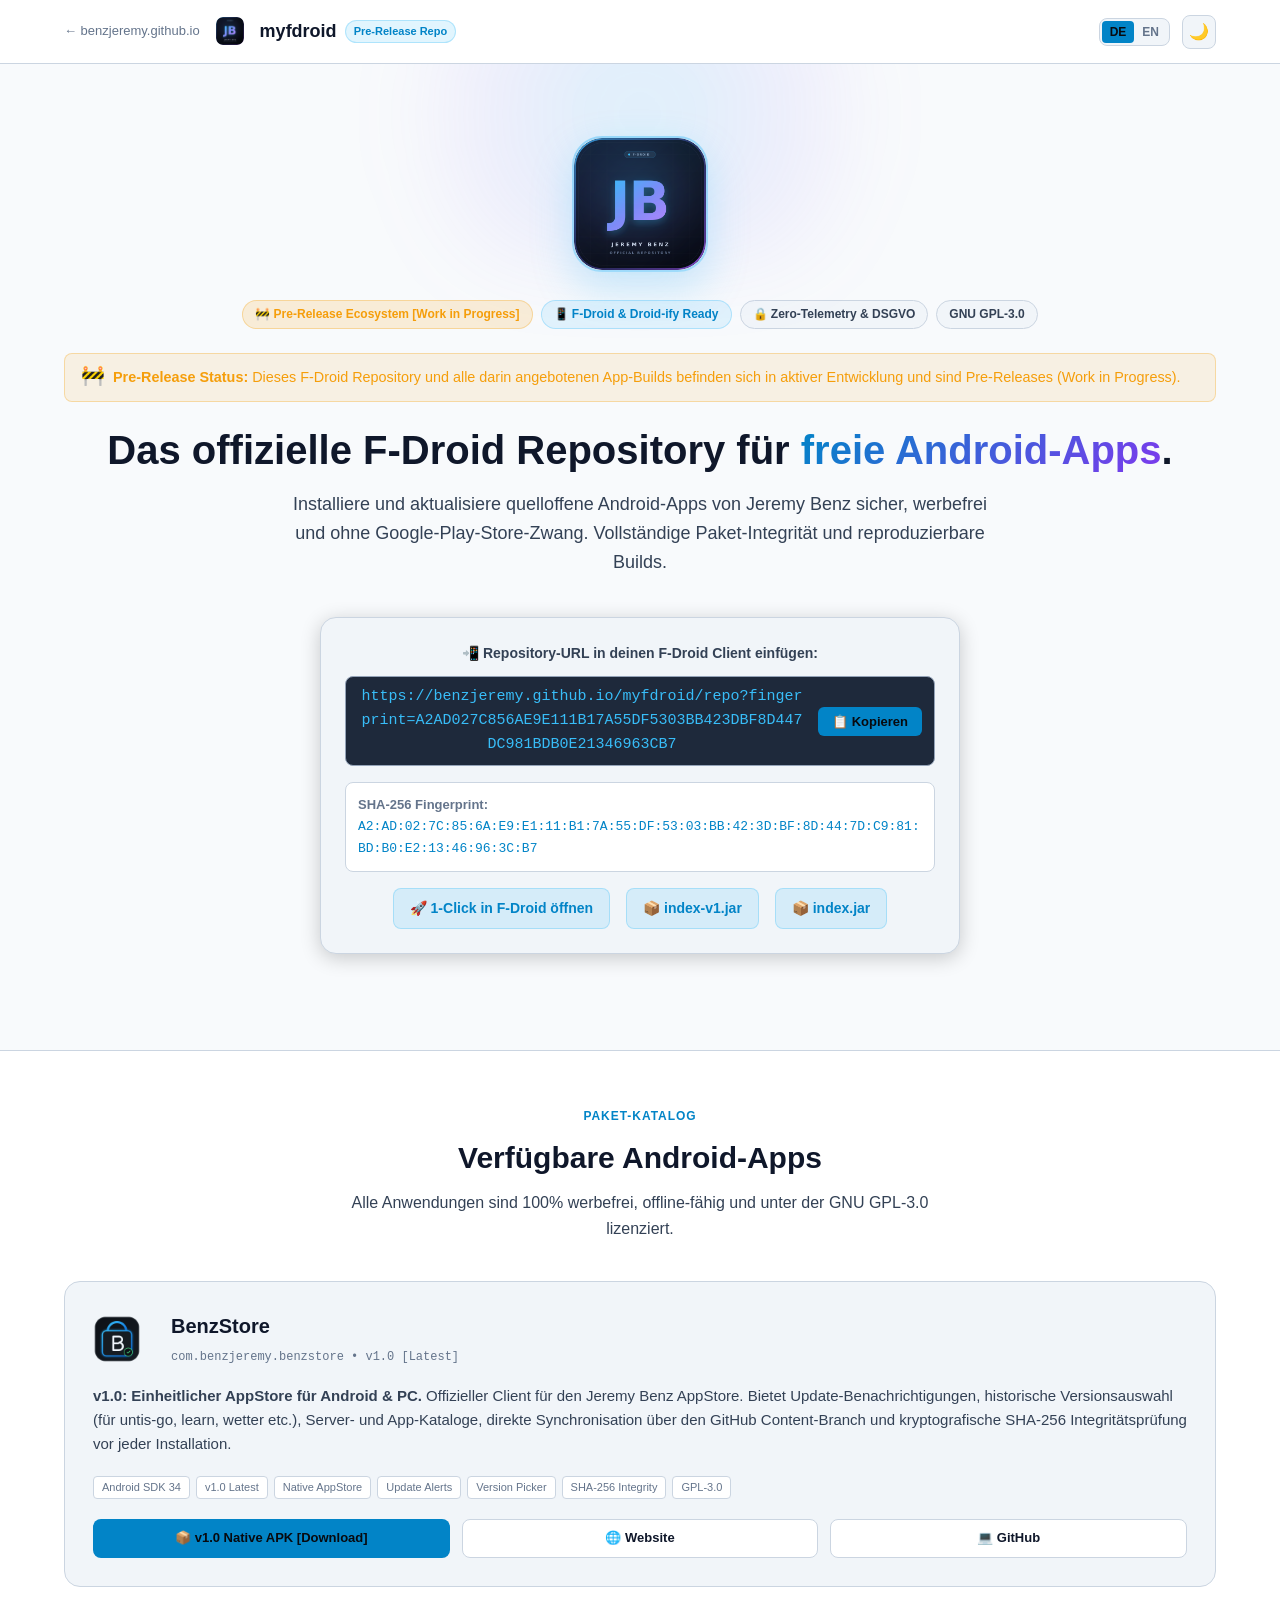
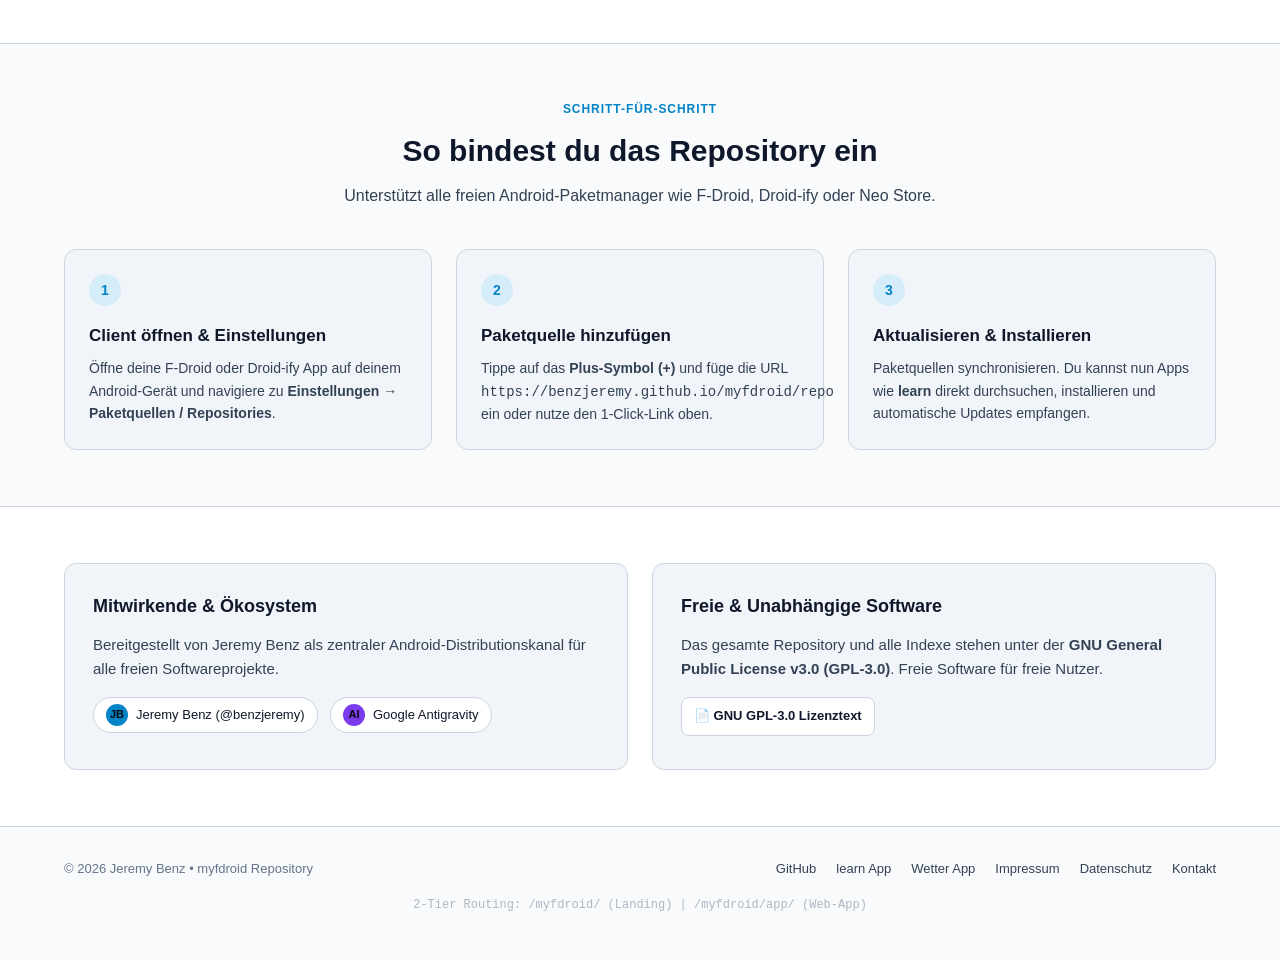
==== commit 6735d755: "feat: apply website standards (Security, BenzStore CTA, 2-Tier Routing, Go-Install)" ====
--- a/index.html
+++ b/index.html
@@ -314,6 +314,7 @@
         <a href="kontakt.html">Kontakt</a>
       </div>
     </div>
+  <div class="routing-notice" style="text-align: center; padding: 1rem; font-size: 0.75rem; opacity: 0.5; font-family: monospace;">2-Tier Routing: /myfdroid/ (Landing) | /myfdroid/app/ (Web-App)</div>
   </footer>
 
   <!-- SCRIPT -->
